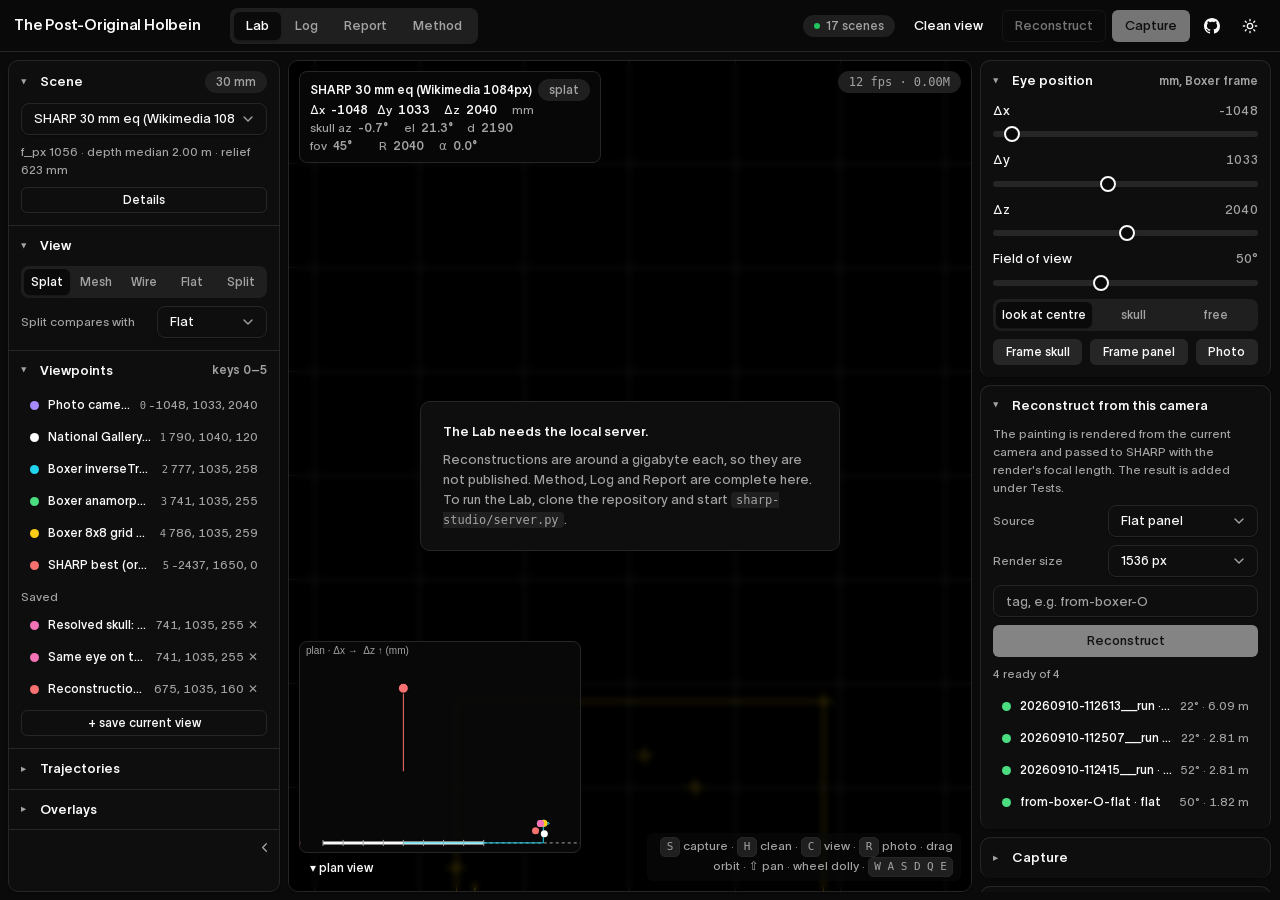
==== index.html @ 27fb3067 "Address each tab by URL, publish a static build - ?view=lab|log|report|method, so a tab can be linke" ====
<!DOCTYPE html>
<html lang="en">
<head>
<meta name="build" content="static" />
<meta charset="utf-8" />
<title>The Post-Original Holbein</title>
<meta name="viewport" content="width=device-width, initial-scale=1" />
<link rel="stylesheet" href="ui/components.css" />
<link rel="stylesheet" href="ui/tokens.css" />
<link rel="stylesheet" href="lab.css" />
</head>
<body>

<header class="topbar">
  <a class="brand" href="#" data-view="lab" aria-label="The Post-Original Holbein — back to the lab">
    <span class="brand-name">The Post-Original Holbein</span>
  </a>
  <nav class="topnav tabs-list" aria-label="Primary">
    <a class="tabs-trigger" href="#" data-view="lab" aria-current="page">Lab</a>
    <a class="tabs-trigger" href="#" data-view="log">Log</a>
    <a class="tabs-trigger" href="#" data-view="reports">Report</a>
    <a class="tabs-trigger" href="#" data-view="method">Method</a>
  </nav>
  <div class="top-actions">
    <!-- Lab-only: hidden on every other page by showView() -->
    <div id="lab-actions" class="top-group">
      <span id="engine-pill" class="badge badge-muted"><span class="dot"></span><span id="engine-text">loading</span></span>
      <button id="btn-clean" class="btn btn-ghost btn-sm" data-tip="Hide panels and floating elements (H)">Clean view</button>
      <button id="btn-run-sharp-top" class="btn btn-outline btn-sm" data-tip="Reconstruct the painting from this camera">Reconstruct</button>
      <button id="btn-capture" class="btn btn-sm" data-tip="Capture (S)">Capture</button>
    </div>
    <!-- Global -->
    <a id="btn-repo" class="btn btn-ghost btn-icon btn-sm" href="https://github.com/madebyrayz/ADV9672/tree/main/week-02-post-original-holbein" target="_blank" rel="noopener" data-tip="Source on GitHub" aria-label="Source on GitHub"><svg viewBox="0 0 16 16" fill="currentColor" aria-hidden="true"><path d="M8 0C3.58 0 0 3.58 0 8c0 3.54 2.29 6.53 5.47 7.59.4.07.55-.17.55-.38 0-.19-.01-.82-.01-1.49-2.01.37-2.53-.49-2.69-.94-.09-.23-.48-.94-.82-1.13-.28-.15-.68-.52-.01-.53.63-.01 1.08.58 1.23.82.72 1.21 1.87.87 2.33.66.07-.52.28-.87.51-1.07-1.78-.2-3.64-.89-3.64-3.95 0-.87.31-1.59.82-2.15-.08-.2-.36-1.02.08-2.12 0 0 .67-.21 2.2.82a7.4 7.4 0 0 1 2-.27c.68 0 1.36.09 2 .27 1.53-1.04 2.2-.82 2.2-.82.44 1.1.16 1.92.08 2.12.51.56.82 1.27.82 2.15 0 3.07-1.87 3.75-3.65 3.95.29.25.54.73.54 1.48 0 1.07-.01 1.93-.01 2.2 0 .21.15.46.55.38A8.01 8.01 0 0 0 16 8c0-4.42-3.58-8-8-8Z"/></svg></a>
    <button id="btn-theme" class="btn btn-ghost btn-icon btn-sm" data-tip="Theme" aria-label="Toggle theme"><svg viewBox="0 0 24 24" fill="none" stroke="currentColor" stroke-width="2" stroke-linecap="round" stroke-linejoin="round"><circle cx="12" cy="12" r="4"/><path d="M12 2v2m0 16v2M4.93 4.93l1.41 1.41m11.32 11.32 1.41 1.41M2 12h2m16 0h2M4.93 19.07l1.41-1.41m11.32-11.32 1.41-1.41"/></svg></button>
  </div>
</header>

<!-- ================= LAB ================= -->
<main id="view-lab" class="lab">
  <aside id="sidebar" class="sidebar card scroll">
    <details class="side-section" open>
      <summary><span>Scene</span><span id="scene-badge" class="badge badge-muted text-xs">—</span></summary>
      <div class="side-body">
        <select id="scene-select" class="select input-sm"></select>
        <div id="scene-info" class="text-xs text-muted"></div>
        <div class="flex gap-2"><button id="btn-scene-details" class="btn btn-outline btn-xs grow">Details</button><button id="btn-delete-run" class="btn btn-outline btn-xs" hidden>Delete run</button></div>
      </div>
    </details>
    <details class="side-section" open>
      <summary><span>View</span></summary>
      <div class="side-body">
        <div class="seg" id="mode-seg" role="tablist">
          <button data-mode="sharp" aria-selected="true" data-tip="Gaussian splats">Splat</button>
          <button data-mode="mesh" aria-selected="false" data-tip="Textured depth mesh">Mesh</button>
          <button data-mode="wire" aria-selected="false" data-tip="Depth wireframe">Wire</button>
          <button data-mode="flat" aria-selected="false" data-tip="Painting on a flat panel (Boxer's model)">Flat</button>
          <button data-mode="split" aria-selected="false" data-tip="Splat left, comparison right (alt-drag the divider)">Split</button>
        </div>
        <label class="row-between text-xs"><span class="text-muted">Split compares with</span>
          <select id="compare-select" class="select input-sm" style="width:110px"><option value="flat">Flat</option><option value="mesh">Mesh</option><option value="wire">Wire</option></select></label>
      </div>
    </details>
    <details class="side-section" open>
      <summary><span>Viewpoints</span><span class="text-xs text-muted">keys 0–5</span></summary>
      <div class="side-body"><div id="viewpoints" class="vp-list"></div></div>
    </details>
    <details class="side-section">
      <summary><span>Trajectories</span></summary>
      <div class="side-body">
        <div id="trajectories" class="vp-list"></div>
        <p id="traj-desc" class="traj-desc text-xs text-muted"></p>
        <div class="traj-controls">
          <button id="traj-play" class="btn btn-secondary btn-xs" disabled>Play</button>
          <button id="traj-record" class="btn btn-outline btn-xs" disabled data-tip="Save every frame + mp4">Record</button>
          <input id="traj-scrub" class="slider grow" type="range" min="0" max="1" step="0.002" value="0" disabled />
          <span id="traj-t" class="text-xs mono">0.00</span>
        </div>
        <div class="slider-row"><span class="text-xs text-muted">duration</span><span class="value"><span id="v-dur">8</span> s</span></div>
        <input id="traj-dur" class="slider" type="range" min="2" max="30" step="1" value="8" />
        <div class="separator"></div>
        <div class="row-between"><span class="text-xs font-medium">Paths</span><button id="kf-add" class="btn btn-outline btn-xs" data-tip="Add the current camera as a keyframe">+ keyframe</button></div>
        <div id="kf-list" class="kf-list"></div>
        <div class="flex gap-2">
          <input id="kf-name" class="input input-sm grow" placeholder="path name" />
          <button id="kf-save" class="btn btn-xs" disabled>Save</button>
        </div>
      </div>
    </details>
    <details class="side-section">
      <summary><span>Overlays</span></summary>
      <div class="side-body toggle-grid" id="overlay-toggles">
        <p class="group-label">In the scene</p>
        <label class="switch-row"><span class="switch-label">Panel &amp; 8×8 grid</span><span class="switch"><input type="checkbox" data-ov="grid" checked /><span class="track"></span></span></label>
        <label class="switch-row"><span class="switch-label">Skull box</span><span class="switch"><input type="checkbox" data-ov="skull" checked /><span class="track"></span></span></label>
        <label class="switch-row"><span class="switch-label">Station points</span><span class="switch"><input type="checkbox" data-ov="points" checked /><span class="track"></span></span></label>
        <label class="switch-row"><span class="switch-label">Boxer construction S–O</span><span class="switch"><input type="checkbox" data-ov="construction" /><span class="track"></span></span></label>
        <label class="switch-row"><span class="switch-label">Sight lines</span><span class="switch"><input type="checkbox" data-ov="sight" /><span class="track"></span></span></label>
        <label class="switch-row"><span class="switch-label">Depth wireframe on splats</span><span class="switch"><input type="checkbox" data-ov="wire" /><span class="track"></span></span></label>
        <p class="group-label">On screen</p>
        <label class="switch-row"><span class="switch-label">Pose readout</span><span class="switch"><input type="checkbox" data-hud="tl" checked /><span class="track"></span></span></label>
        <label class="switch-row"><span class="switch-label">Frame rate</span><span class="switch"><input type="checkbox" data-hud="tr" checked /><span class="track"></span></span></label>
        <label class="switch-row"><span class="switch-label">Plan view</span><span class="switch"><input type="checkbox" data-hud="bl" checked /><span class="track"></span></span></label>
        <label class="switch-row"><span class="switch-label">Shortcut hints</span><span class="switch"><input type="checkbox" data-hud="br" checked /><span class="track"></span></span></label>
      </div>
    </details>
    <div class="panel-foot"><button id="sidebar-toggle" class="panel-collapse" data-tip="Collapse panel ([)" aria-label="Collapse left panel"><svg viewBox="0 0 24 24" fill="none" stroke="currentColor" stroke-width="2" stroke-linecap="round" stroke-linejoin="round"><path d="m15 18-6-6 6-6"/></svg></button></div>
  </aside>

  <section class="stage card">
    <div id="stage-body" class="stage-body">
      <canvas id="canvas"></canvas>
      <div id="split-handle" class="split-handle" hidden><span></span></div>
      <button id="reveal-left" class="stage-reveal left" data-tip="Expand panel ([)" aria-label="Show left panel"><svg viewBox="0 0 24 24" fill="none" stroke="currentColor" stroke-width="2" stroke-linecap="round" stroke-linejoin="round"><path d="m9 18 6-6-6-6"/></svg></button>
      <button id="reveal-right" class="stage-reveal right" data-tip="Expand panel (])" aria-label="Show right panel"><svg viewBox="0 0 24 24" fill="none" stroke="currentColor" stroke-width="2" stroke-linecap="round" stroke-linejoin="round"><path d="m15 18-6-6 6-6"/></svg></button>
      <div id="stage-loading" class="stage-loading"><div class="progress indeterminate" style="width:220px"><div class="bar"></div></div><div id="stage-loading-text" class="text-sm text-muted">loading…</div></div>

      <div class="float float-tl" data-float>
        <div class="hud-pose">
          <div class="hud-row"><b id="h-scene" class="truncate" style="max-width:260px">—</b><span id="h-mode" class="badge badge-muted text-xs">splat</span></div>
          <div class="hud-row"><span>Δx</span><b id="h-dx">—</b><span>Δy</span><b id="h-dy">—</b><span>Δz</span><b id="h-dz">—</b><span class="text-muted">mm</span></div>
          <div class="hud-row text-muted"><span>skull az</span><b id="h-az">—</b><span>el</span><b id="h-el">—</b><span>d</span><b id="h-dist">—</b></div>
          <div class="hud-row text-muted"><span>fov</span><b id="h-fov">—</b><span>R</span><b id="h-R">—</b><span>α</span><b id="h-alpha">—</b></div>
        </div>
      </div>
      <div class="float float-tr" data-float><span id="fps" class="badge badge-muted mono">— fps</span></div>
      <div class="float float-bl" data-float>
        <div class="minimap-wrap"><canvas id="minimap" width="280" height="210"></canvas><button id="minimap-toggle" class="btn btn-ghost btn-xs" data-tip="Collapse map">▾ plan view</button></div>
      </div>
      <div class="float float-br" data-float><span class="hud-hint text-xs text-muted"><span class="kbd">S</span> capture · <span class="kbd">H</span> clean · <span class="kbd">C</span> view · <span class="kbd">R</span> photo · drag orbit · ⇧ pan · wheel dolly · <span class="kbd">W A S D Q E</span></span></div>
    </div>
  </section>

  <aside id="inspector" class="inspector scroll">
    <details class="card compact side-section" open>
      <summary><span>Eye position</span><span class="text-xs text-muted">mm, Boxer frame</span></summary>
      <div class="side-body controls">
        <div class="control"><div class="slider-row"><span>Δx</span><span class="value"><span id="v-dx">0</span></span></div><input id="c-dx" class="slider" type="range" min="-1200" max="2400" step="1" value="-1047" /></div>
        <div class="control"><div class="slider-row"><span>Δy</span><span class="value"><span id="v-dy">0</span></span></div><input id="c-dy" class="slider" type="range" min="0" max="2400" step="1" value="1035" /></div>
        <div class="control"><div class="slider-row"><span>Δz</span><span class="value"><span id="v-dz">0</span></span></div><input id="c-dz" class="slider" type="range" min="20" max="4000" step="1" value="2000" /></div>
        <div class="control"><div class="slider-row"><span>Field of view</span><span class="value"><span id="v-fov">50</span>°</span></div><input id="c-fov" class="slider" type="range" min="10" max="110" step="1" value="50" /></div>
        <div class="seg" id="target-tabs"><button data-target="centre" aria-selected="true">look at centre</button><button data-target="skull" aria-selected="false">skull</button><button data-target="free" aria-selected="false">free</button></div>
        <div class="flex gap-2">
          <button id="btn-fit-skull" class="btn btn-secondary btn-xs grow">Frame skull</button>
          <button id="btn-fit-panel" class="btn btn-secondary btn-xs grow">Frame panel</button>
          <button id="btn-reset" class="btn btn-secondary btn-xs grow" data-tip="Photo camera (R)">Photo</button>
        </div>
      </div>
    </details>
    <details class="card compact side-section" open>
      <summary><span>Reconstruct from this camera</span></summary>
      <div class="side-body controls">
        <p class="text-xs text-muted">The painting is rendered from the current camera and passed to SHARP with the render's focal length. The result is added under Tests.</p>
        <label class="row-between text-xs"><span class="text-muted">Source</span><select id="run-source" class="select input-sm" style="width:150px"><option value="flat">Flat panel</option><option value="current">Current view as rendered</option></select></label>
        <label class="row-between text-xs"><span class="text-muted">Render size</span><select id="run-size" class="select input-sm" style="width:150px"><option value="1024">1024 px</option><option value="1536" selected>1536 px</option></select></label>
        <input id="run-tag" class="input input-sm" placeholder="tag, e.g. from-boxer-O" />
        <button id="btn-run-sharp" class="btn btn-sm">Reconstruct</button>
        <div id="run-status" class="text-xs text-muted"></div>
        <div id="user-runs" class="vp-list"></div>
      </div>
    </details>
    <details class="card compact side-section">
      <summary><span>Capture</span></summary>
      <div class="side-body controls">
        <input id="cap-tag" class="input input-sm" placeholder="tag" />
        <input id="cap-note" class="input input-sm" placeholder="note (optional)" />
        <div class="flex gap-2"><button id="btn-capture-2" class="btn btn-sm grow">Capture</button><button id="btn-capture-set" class="btn btn-outline btn-sm grow" data-tip="Same eye in splat, mesh, flat, split">Set</button></div>
        <div id="cap-recent" class="cap-recent"></div>
      </div>
    </details>
    <details class="card compact side-section" id="details-section">
      <summary><span>Scene details</span></summary>
      <div class="side-body"><dl class="kv" id="scene-kv"></dl></div>
    </details>
    <div class="panel-foot"><button id="inspector-toggle" class="panel-collapse" data-tip="Collapse panel (])" aria-label="Collapse right panel"><svg viewBox="0 0 24 24" fill="none" stroke="currentColor" stroke-width="2" stroke-linecap="round" stroke-linejoin="round"><path d="m9 18 6-6-6-6"/></svg></button></div>
  </aside>
</main>

<!-- ================= LOG ================= -->
<main id="view-log" class="page" hidden>
  <div class="page-head">
    <div><h1 class="text-lg">Log</h1><p class="text-muted text-sm">Captures, recordings and reconstructions with their metadata. Files in <code>anamorph/captures/</code> and <code>anamorph/runs_user/</code>.</p></div>
    <div class="flex gap-2 items-center" style="flex-wrap:wrap">
      <select id="log-filter-kind" class="select input-sm" style="width:150px"><option value="">all kinds</option><option value="capture">captures</option><option value="recording">recordings</option><option value="user_run">reconstructions</option></select>
      <select id="log-filter-scene" class="select input-sm" style="width:190px"><option value="">all scenes</option></select>
      <input id="log-search" class="input input-sm" style="width:180px" placeholder="search…" />
      <button id="log-snapshot" class="btn btn-outline btn-sm" data-tip="Copy the log index to captures/snapshots/">Snapshot log</button>
      <a id="log-export-json" class="btn btn-outline btn-sm" download="captures.json">JSON</a>
      <a id="log-export-csv" class="btn btn-outline btn-sm" download="captures.csv">CSV</a>
    </div>
  </div>
  <div id="log-grid" class="log-grid"></div>
</main>

<!-- ================= REPORTS ================= -->
<main id="view-reports" class="page" hidden>
  <div class="page-head">
    <div><h1 class="text-lg">Report</h1><p class="text-muted text-sm">Built from runs/ and captures/. Save a version to keep a dated copy.</p></div>
    <div class="flex gap-2 items-center"><input id="report-note" class="input input-sm" style="width:220px" placeholder="version note" /><button id="report-save" class="btn btn-sm">Save version</button></div>
  </div>
  <div id="report-versions" class="versions"></div>
  <div id="reports" class="reports"></div>
</main>

<!-- ================= METHOD ================= -->
<main id="view-method" class="page page-article" hidden>
  <article id="method" class="prose"></article>
</main>

<div id="toaster" class="toaster" aria-live="polite"></div>
<div id="lightbox" class="dialog-backdrop" hidden role="dialog" aria-modal="true" aria-labelledby="lightbox-title">
  <div class="lightbox-panel">
    <div class="lightbox-head">
      <span id="lightbox-title" class="dialog-title"></span>
      <span class="lightbox-head-actions">
        <a id="lightbox-open" class="btn btn-ghost btn-sm" target="_blank" rel="noopener">Open original</a>
        <button id="lightbox-close" class="btn btn-ghost btn-icon btn-sm" aria-label="Close"><svg viewBox="0 0 24 24" fill="none" stroke="currentColor" stroke-width="2" stroke-linecap="round"><path d="M18 6 6 18M6 6l12 12"/></svg></button>
      </span>
    </div>
    <div class="lightbox-body"><img id="lightbox-img" alt="" /></div>
    <p id="lightbox-cap" class="dialog-description"></p>
    <pre id="lightbox-meta" class="lightbox-meta scroll" hidden></pre>
  </div>
</div>
</div>

<script src="splat-core.js"></script>
<script src="viewer.js"></script>
<script src="method.js"></script>
<script src="lab.js"></script>
</body>
</html>
---- ui/components.css ----
/* ------------------------------------------------------------------
   shadcn/ui-style design tokens + base components for vanilla HTML.
   Shared across projects in ~/code. Import with:
     <link rel="stylesheet" href="/ui/shadcn.css">
   Dark is the default (matches ui.shadcn.com); add data-theme="light" on
   <html> for the light palette. Tokens mirror shadcn's "neutral" theme.
   ------------------------------------------------------------------ */

:root {
  --background: 0 0% 3.9%;
  --foreground: 0 0% 98%;
  --card: 0 0% 5.5%;
  --card-foreground: 0 0% 98%;
  --popover: 0 0% 7%;
  --popover-foreground: 0 0% 98%;
  --primary: 0 0% 98%;
  --primary-foreground: 0 0% 9%;
  --secondary: 0 0% 14.9%;
  --secondary-foreground: 0 0% 98%;
  --muted: 0 0% 12%;
  --muted-foreground: 0 0% 63.9%;
  --accent: 0 0% 14.9%;
  --accent-foreground: 0 0% 98%;
  --destructive: 0 62.8% 50.6%;
  --destructive-foreground: 0 0% 98%;
  --success: 142 71% 45%;
  --warning: 38 92% 50%;
  --border: 0 0% 14.9%;
  --input: 0 0% 14.9%;
  --ring: 0 0% 83.1%;
  --radius: 0.625rem;
  --font-sans: "Inter", ui-sans-serif, system-ui, -apple-system, "Segoe UI", Roboto, sans-serif;
  --font-mono: ui-monospace, "SF Mono", Menlo, Consolas, monospace;
  --shadow-sm: 0 1px 2px 0 rgb(0 0 0 / .3);
  --shadow: 0 4px 12px -2px rgb(0 0 0 / .4);
  color-scheme: dark;
}

[data-theme="light"] {
  --background: 0 0% 100%;
  --foreground: 0 0% 3.9%;
  --card: 0 0% 100%;
  --card-foreground: 0 0% 3.9%;
  --popover: 0 0% 100%;
  --popover-foreground: 0 0% 3.9%;
  --primary: 0 0% 9%;
  --primary-foreground: 0 0% 98%;
  --secondary: 0 0% 96.1%;
  --secondary-foreground: 0 0% 9%;
  --muted: 0 0% 96.1%;
  --muted-foreground: 0 0% 45.1%;
  --accent: 0 0% 96.1%;
  --accent-foreground: 0 0% 9%;
  --destructive: 0 84.2% 60.2%;
  --border: 0 0% 89.8%;
  --input: 0 0% 89.8%;
  --ring: 0 0% 3.9%;
  --shadow-sm: 0 1px 2px 0 rgb(0 0 0 / .06);
  --shadow: 0 4px 12px -2px rgb(0 0 0 / .12);
  color-scheme: light;
}

/* ---------- base ---------- */
*, *::before, *::after { box-sizing: border-box; }
[hidden] { display: none !important; }
html { -webkit-text-size-adjust: 100%; }
body {
  margin: 0;
  background: hsl(var(--background));
  color: hsl(var(--foreground));
  font-family: var(--font-sans);
  font-size: 14px;
  line-height: 1.5;
  -webkit-font-smoothing: antialiased;
  font-feature-settings: "cv02", "cv03", "cv04", "cv11";
}
h1, h2, h3, h4 { margin: 0; font-weight: 600; letter-spacing: -0.01em; }
p { margin: 0; }
a { color: inherit; text-decoration: none; }
button, input, select, textarea { font: inherit; color: inherit; }
:focus-visible { outline: 2px solid hsl(var(--ring)); outline-offset: 2px; }

.text-muted { color: hsl(var(--muted-foreground)); }
.text-xs { font-size: 12px; } .text-sm { font-size: 13px; } .text-lg { font-size: 16px; }
.font-medium { font-weight: 500; } .font-semibold { font-weight: 600; }
.mono { font-family: var(--font-mono); font-variant-numeric: tabular-nums; }
.tabular { font-variant-numeric: tabular-nums; }
.truncate { overflow: hidden; text-overflow: ellipsis; white-space: nowrap; }
.flex { display: flex; } .items-center { align-items: center; } .justify-between { justify-content: space-between; }
.gap-1 { gap: 4px; } .gap-2 { gap: 8px; } .gap-3 { gap: 12px; } .gap-4 { gap: 16px; }
.grow { flex: 1 1 auto; min-width: 0; }
.sr-only { position: absolute; width: 1px; height: 1px; overflow: hidden; clip: rect(0 0 0 0); white-space: nowrap; }

/* ---------- Button ---------- */
.btn {
  display: inline-flex; align-items: center; justify-content: center; gap: 8px;
  height: 36px; padding: 0 16px; border-radius: calc(var(--radius) - 2px);
  border: 1px solid transparent; font-size: 14px; font-weight: 500; white-space: nowrap;
  cursor: pointer; user-select: none; transition: background-color .15s, color .15s, border-color .15s, opacity .15s;
  background: hsl(var(--primary)); color: hsl(var(--primary-foreground));
}
.btn:hover { background: hsl(var(--primary) / .9); }
.btn:disabled, .btn[aria-disabled="true"] { opacity: .5; pointer-events: none; }
.btn-secondary { background: hsl(var(--secondary)); color: hsl(var(--secondary-foreground)); }
.btn-secondary:hover { background: hsl(var(--secondary) / .8); }
.btn-outline { background: transparent; border-color: hsl(var(--border)); color: hsl(var(--foreground)); }
.btn-outline:hover { background: hsl(var(--accent)); }
.btn-ghost { background: transparent; color: hsl(var(--foreground)); }
.btn-ghost:hover { background: hsl(var(--accent)); }
.btn-destructive { background: hsl(var(--destructive)); color: hsl(var(--destructive-foreground)); }
.btn-destructive:hover { background: hsl(var(--destructive) / .9); }
.btn-sm { height: 32px; padding: 0 12px; font-size: 13px; border-radius: calc(var(--radius) - 4px); }
.btn-xs { height: 26px; padding: 0 10px; font-size: 12px; border-radius: calc(var(--radius) - 4px); }
.btn-lg { height: 40px; padding: 0 20px; }
.btn-icon { width: 36px; padding: 0; }
.btn-icon.btn-sm { width: 32px; } .btn-icon.btn-xs { width: 26px; }
.btn-pill { border-radius: 9999px; }
.btn-block { width: 100%; }
.btn svg { width: 16px; height: 16px; flex: none; }
.btn-xs svg { width: 14px; height: 14px; }

/* ---------- Card ---------- */
.card {
  background: hsl(var(--card)); color: hsl(var(--card-foreground));
  border: 1px solid hsl(var(--border)); border-radius: var(--radius); box-shadow: var(--shadow-sm);
}
.card-header { display: flex; flex-direction: column; gap: 4px; padding: 20px 20px 0; }
.card-title { font-size: 15px; font-weight: 600; line-height: 1.3; }
.card-description { font-size: 13px; color: hsl(var(--muted-foreground)); }
.card-content { padding: 16px 20px 20px; }
.card-footer { display: flex; align-items: center; gap: 8px; padding: 0 20px 20px; }
.card.compact .card-header { padding: 14px 14px 0; }
.card.compact .card-content { padding: 12px 14px 14px; }

/* ---------- Input / Textarea / Select ---------- */
.input, .textarea, .select {
  display: block; width: 100%; height: 36px; padding: 0 12px;
  background: transparent; border: 1px solid hsl(var(--input)); border-radius: calc(var(--radius) - 2px);
  font-size: 14px; color: hsl(var(--foreground)); box-shadow: var(--shadow-sm);
  transition: border-color .15s, box-shadow .15s;
}
.input::placeholder, .textarea::placeholder { color: hsl(var(--muted-foreground)); }
.input:focus, .textarea:focus, .select:focus { outline: none; border-color: hsl(var(--ring)); box-shadow: 0 0 0 3px hsl(var(--ring) / .25); }
.input-sm { height: 32px; font-size: 13px; }
.textarea { height: auto; min-height: 80px; padding: 8px 12px; resize: vertical; }
.select { appearance: none; padding-right: 32px;
  background-image: url("data:image/svg+xml,%3Csvg xmlns='http://www.w3.org/2000/svg' width='16' height='16' viewBox='0 0 24 24' fill='none' stroke='%23a3a3a3' stroke-width='2' stroke-linecap='round' stroke-linejoin='round'%3E%3Cpath d='m6 9 6 6 6-6'/%3E%3C/svg%3E");
  background-repeat: no-repeat; background-position: right 10px center; }
.label { display: block; font-size: 13px; font-weight: 500; margin-bottom: 6px; }
.field { display: flex; flex-direction: column; gap: 6px; }
.field .hint { font-size: 12px; color: hsl(var(--muted-foreground)); }

/* ---------- Slider (input[type=range]) ---------- */
.slider { -webkit-appearance: none; appearance: none; width: 100%; height: 16px; background: transparent; margin: 0; cursor: pointer; }
.slider::-webkit-slider-runnable-track { height: 6px; border-radius: 9999px; background: hsl(var(--secondary)); }
.slider::-moz-range-track { height: 6px; border-radius: 9999px; background: hsl(var(--secondary)); }
.slider::-webkit-slider-thumb { -webkit-appearance: none; width: 16px; height: 16px; margin-top: -5px; border-radius: 50%;
  background: hsl(var(--background)); border: 2px solid hsl(var(--primary)); box-shadow: var(--shadow-sm); transition: transform .1s; }
.slider::-moz-range-thumb { width: 12px; height: 12px; border-radius: 50%; background: hsl(var(--background)); border: 2px solid hsl(var(--primary)); }
.slider:active::-webkit-slider-thumb { transform: scale(1.1); }
.slider:disabled { opacity: .5; cursor: default; }
.slider-row { display: flex; justify-content: space-between; align-items: baseline; font-size: 13px; margin-bottom: 4px; }
.slider-row .value { color: hsl(var(--muted-foreground)); font-variant-numeric: tabular-nums; }

/* ---------- Switch ---------- */
.switch { position: relative; display: inline-block; width: 36px; height: 20px; flex: none; }
.switch input { position: absolute; opacity: 0; width: 0; height: 0; }
.switch .track { position: absolute; inset: 0; border-radius: 9999px; background: hsl(var(--input)); transition: background .15s; cursor: pointer; }
.switch .track::after { content: ""; position: absolute; top: 2px; left: 2px; width: 16px; height: 16px; border-radius: 50%;
  background: hsl(var(--background)); box-shadow: var(--shadow-sm); transition: transform .15s; }
.switch input:checked + .track { background: hsl(var(--primary)); }
.switch input:checked + .track::after { transform: translateX(16px); }
.switch input:focus-visible + .track { outline: 2px solid hsl(var(--ring)); outline-offset: 2px; }
.switch-row { display: flex; align-items: center; justify-content: space-between; gap: 12px; }
.switch-row .switch-label { font-size: 13px; font-weight: 500; }
.switch-row .switch-desc { font-size: 12px; color: hsl(var(--muted-foreground)); }

/* ---------- Badge ---------- */
.badge {
  display: inline-flex; align-items: center; gap: 6px; height: 22px; padding: 0 10px; border-radius: 9999px;
  font-size: 12px; font-weight: 500; line-height: 1; white-space: nowrap;
  background: hsl(var(--primary)); color: hsl(var(--primary-foreground)); border: 1px solid transparent;
}
.badge-secondary { background: hsl(var(--secondary)); color: hsl(var(--secondary-foreground)); }
.badge-outline { background: transparent; border-color: hsl(var(--border)); color: hsl(var(--foreground)); }
.badge-muted { background: hsl(var(--muted)); color: hsl(var(--muted-foreground)); }
.badge-destructive { background: hsl(var(--destructive) / .15); color: hsl(var(--destructive)); border-color: hsl(var(--destructive) / .3); }
.badge-success { background: hsl(var(--success) / .15); color: hsl(var(--success)); border-color: hsl(var(--success) / .3); }
.badge-warning { background: hsl(var(--warning) / .15); color: hsl(var(--warning)); border-color: hsl(var(--warning) / .3); }
.badge .dot { width: 6px; height: 6px; border-radius: 50%; background: currentColor; }
.badge .dot.pulse { animation: pulse 1.2s ease-in-out infinite; }
@keyframes pulse { 0%, 100% { opacity: 1; } 50% { opacity: .3; } }

/* ---------- Progress ---------- */
.progress { position: relative; width: 100%; height: 6px; border-radius: 9999px; background: hsl(var(--secondary)); overflow: hidden; }
.progress > .bar { height: 100%; border-radius: 9999px; background: hsl(var(--primary)); transition: width .3s ease; }
.progress.indeterminate > .bar { width: 40%; animation: indeterminate 1.4s ease-in-out infinite; }
@keyframes indeterminate { 0% { transform: translateX(-100%); } 100% { transform: translateX(250%); } }

/* ---------- Separator ---------- */
.separator { height: 1px; background: hsl(var(--border)); margin: 12px 0; border: 0; }
.separator-vertical { width: 1px; align-self: stretch; background: hsl(var(--border)); }

/* ---------- Tabs ---------- */
.tabs-list { display: inline-flex; padding: 4px; gap: 2px; border-radius: calc(var(--radius) - 2px); background: hsl(var(--muted)); }
.tabs-trigger { height: 28px; padding: 0 12px; border: 0; border-radius: calc(var(--radius) - 4px); background: transparent;
  color: hsl(var(--muted-foreground)); font-size: 13px; font-weight: 500; cursor: pointer; transition: all .15s; }
.tabs-trigger[aria-selected="true"] { background: hsl(var(--background)); color: hsl(var(--foreground)); box-shadow: var(--shadow-sm); }

/* ---------- Nav / Breadcrumb ---------- */
.nav-link { display: inline-flex; align-items: center; height: 32px; padding: 0 10px; border-radius: calc(var(--radius) - 4px);
  color: hsl(var(--muted-foreground)); font-size: 14px; font-weight: 500; transition: color .15s, background .15s; }
.nav-link:hover { color: hsl(var(--foreground)); }
.nav-link[aria-current="page"] { color: hsl(var(--foreground)); }
.breadcrumb { display: flex; align-items: center; gap: 6px; font-size: 13px; color: hsl(var(--muted-foreground)); }
.breadcrumb .current { color: hsl(var(--foreground)); font-weight: 500; }
.breadcrumb svg { width: 14px; height: 14px; opacity: .6; }

/* ---------- Kbd / Tooltip ---------- */
.kbd { display: inline-flex; align-items: center; justify-content: center; min-width: 20px; height: 20px; padding: 0 5px;
  border-radius: 5px; border: 1px solid hsl(var(--border)); background: hsl(var(--muted)); color: hsl(var(--muted-foreground));
  font-family: var(--font-mono); font-size: 11px; }
[data-tip] { position: relative; }
[data-tip]:hover::after { content: attr(data-tip); position: absolute; left: 50%; bottom: calc(100% + 8px); transform: translateX(-50%);
  padding: 5px 9px; border-radius: 6px; background: hsl(var(--popover)); color: hsl(var(--popover-foreground));
  border: 1px solid hsl(var(--border)); font-size: 12px; white-space: nowrap; pointer-events: none; z-index: 50; box-shadow: var(--shadow); }

/* ---------- Menu (dropdown) ---------- */
.menu { position: absolute; z-index: 40; min-width: 200px; padding: 4px; border-radius: calc(var(--radius) - 2px);
  background: hsl(var(--popover)); color: hsl(var(--popover-foreground)); border: 1px solid hsl(var(--border)); box-shadow: var(--shadow); }
.menu-item { display: flex; align-items: center; gap: 10px; width: 100%; padding: 8px 10px; border: 0; border-radius: 6px;
  background: transparent; text-align: left; font-size: 13px; cursor: pointer; }
.menu-item:hover { background: hsl(var(--accent)); }
.menu-item svg { width: 15px; height: 15px; color: hsl(var(--muted-foreground)); }
.menu-item .shortcut { margin-left: auto; color: hsl(var(--muted-foreground)); font-size: 11px; }
.menu-label { padding: 6px 10px; font-size: 11px; font-weight: 500; color: hsl(var(--muted-foreground)); text-transform: uppercase; letter-spacing: .04em; }
.menu-separator { height: 1px; margin: 4px -4px; background: hsl(var(--border)); }

/* ---------- Dialog ---------- */
.dialog-backdrop { position: fixed; inset: 0; z-index: 60; background: rgb(0 0 0 / .7); backdrop-filter: blur(2px);
  display: flex; align-items: center; justify-content: center; animation: fade .15s ease; }
.dialog { width: min(520px, calc(100vw - 32px)); padding: 24px; border-radius: var(--radius); background: hsl(var(--background));
  border: 1px solid hsl(var(--border)); box-shadow: var(--shadow); animation: pop .15s ease; }
.dialog-title { font-size: 16px; font-weight: 600; }
.dialog-description { font-size: 13px; color: hsl(var(--muted-foreground)); margin-top: 4px; }
.dialog-footer { display: flex; justify-content: flex-end; gap: 8px; margin-top: 20px; }
@keyframes fade { from { opacity: 0; } }
@keyframes pop { from { opacity: 0; transform: scale(.97); } }

/* ---------- Toast ---------- */
.toaster { position: fixed; right: 16px; bottom: 16px; z-index: 70; display: flex; flex-direction: column; gap: 8px; pointer-events: none; }
.toast { pointer-events: auto; width: 340px; padding: 12px 14px; border-radius: calc(var(--radius) - 2px);
  background: hsl(var(--popover)); border: 1px solid hsl(var(--border)); box-shadow: var(--shadow); animation: slidein .2s ease; }
.toast .title { font-size: 13px; font-weight: 600; }
.toast .desc { font-size: 12px; color: hsl(var(--muted-foreground)); margin-top: 2px; }
.toast.success { border-color: hsl(var(--success) / .4); }
.toast.error { border-color: hsl(var(--destructive) / .5); }
@keyframes slidein { from { opacity: 0; transform: translateY(8px); } }

/* ---------- Skeleton / Empty ---------- */
.skeleton { border-radius: 6px; background: hsl(var(--muted)); animation: pulse 1.6s ease-in-out infinite; }
.empty { display: flex; flex-direction: column; align-items: center; justify-content: center; gap: 8px; padding: 32px 16px;
  text-align: center; color: hsl(var(--muted-foreground)); font-size: 13px; }
.empty .icon { width: 40px; height: 40px; display: grid; place-items: center; border-radius: 10px; background: hsl(var(--muted)); color: hsl(var(--foreground)); }
.empty .icon svg { width: 20px; height: 20px; }

/* ---------- Scrollbars ---------- */
.scroll { overflow: auto; scrollbar-width: thin; scrollbar-color: hsl(var(--border)) transparent; }
.scroll::-webkit-scrollbar { width: 8px; height: 8px; }
.scroll::-webkit-scrollbar-thumb { background: hsl(var(--border)); border-radius: 9999px; border: 2px solid transparent; background-clip: padding-box; }
---- ui/tokens.css ----
/* ---------------------------------------------------------------------------
   ADV9672 — shared design tokens
   Loaded after shadcn.css and before any artifact stylesheet, so a week can
   restyle by overriding tokens rather than by rewriting components.

   Typeface: TWK Lausanne, Nizar Kazan / TYPE.WELTKERN®. Licensed to the author
   for personal use. local() is tried first so an installed copy is used with no
   network request; the woff2 files are a fallback for this machine and are not
   committed. See shared/ui/README.md to restore them.
   --------------------------------------------------------------------------- */

@font-face { font-family: "TWK Lausanne"; font-style: normal; font-weight: 400; font-display: swap;
  src: local("TWK Lausanne 400"), local("TWKLausanne-400"), url("fonts/TWKLausanne-400.woff2") format("woff2"); }
@font-face { font-family: "TWK Lausanne"; font-style: italic; font-weight: 400; font-display: swap;
  src: local("TWK Lausanne 400 Italic"), local("TWKLausanne-400Italic"), url("fonts/TWKLausanne-400Italic.woff2") format("woff2"); }
@font-face { font-family: "TWK Lausanne"; font-style: normal; font-weight: 500; font-display: swap;
  src: local("TWK Lausanne 500"), local("TWKLausanne-500"), url("fonts/TWKLausanne-500.woff2") format("woff2"); }
@font-face { font-family: "TWK Lausanne"; font-style: normal; font-weight: 600; font-display: swap;
  src: local("TWK Lausanne 600"), local("TWKLausanne-600"), url("fonts/TWKLausanne-600.woff2") format("woff2"); }
@font-face { font-family: "TWK Lausanne"; font-style: normal; font-weight: 700; font-display: swap;
  src: local("TWK Lausanne 700"), local("TWKLausanne-700"), url("fonts/TWKLausanne-700.woff2") format("woff2"); }

:root {
  /* ---- families. One typeface for everything the reader reads; mono only for
         machine output — filenames, JSON, coordinates. ---- */
  --font-sans: "TWK Lausanne", ui-sans-serif, system-ui, -apple-system, "Helvetica Neue", Arial, sans-serif;
  --font-mono: ui-monospace, "SF Mono", SFMono-Regular, Menlo, Consolas, monospace;

  /* ---- size scale. Minor third off a 15px body, rounded to whole pixels so
         nothing lands on a half-pixel at 1x. ---- */
  --text-2xs: 10.5px;
  --text-xs:  12px;
  --text-sm:  13px;
  --text-base: 15px;
  --text-lg:  18px;
  --text-xl:  21px;
  --text-2xl: 26px;
  --text-3xl: 34px;
  --text-4xl: 44px;

  /* ---- weight. Lausanne runs 50–1000; four steps is enough to build a
         hierarchy and keeps the loaded subset small. ---- */
  --weight-regular: 400;
  --weight-medium:  500;
  --weight-semibold: 600;
  --weight-bold:    700;

  /* ---- leading ---- */
  --leading-tight:   1.12;
  --leading-snug:    1.32;
  --leading-normal:  1.55;
  --leading-relaxed: 1.7;

  /* ---- tracking. Lausanne is wide at display sizes and wants negative
         tracking above ~24px; small caps-ish labels want the opposite. ---- */
  --tracking-tight:  -0.022em;
  --tracking-snug:   -0.012em;
  --tracking-normal: 0;
  --tracking-wide:   0.06em;

  /* ---- rhythm ---- */
  --measure: 720px;
  --space-1: 4px;  --space-2: 8px;  --space-3: 12px; --space-4: 16px;
  --space-5: 24px; --space-6: 32px; --space-7: 48px; --space-8: 72px;
}

/* shadcn sets its own family on body; this keeps the token authoritative */
body { font-family: var(--font-sans); font-size: var(--text-sm); }
.mono, code, pre, kbd { font-family: var(--font-mono); }
---- lab.css ----
/* The Post-Original Holbein — layout; components from /ui/components.css */
html, body { height: 100%; }
/* Paper ground: pure white is harsh under a long text column. Surfaces stay near-white so the
   lab panels still read as raised cards against it. */
[data-theme="light"] { --background: 43 22% 95%; --muted: 42 14% 91%; --border: 40 10% 85%; }
body { display: flex; flex-direction: column; overflow: hidden; }
code { font-family: var(--font-mono); font-size: var(--text-xs); background: hsl(var(--muted)); padding: 1px 5px; border-radius: 4px; }

.topbar { display: flex; align-items: center; gap: 20px; height: 52px; padding: 0 14px; border-bottom: 1px solid hsl(var(--border)); background: hsl(var(--background) / .85); backdrop-filter: blur(10px); flex: none; }
/* Wordmark doubles as the home control. */
.brand { display: flex; align-items: center; text-decoration: none; color: inherit; border-radius: 6px; padding: 3px 6px; margin-left: -6px; }
.brand:hover { background: hsl(var(--muted)); }
.brand:focus-visible { outline: 2px solid hsl(var(--primary)); outline-offset: 1px; }
.brand-name { font-size: var(--text-base); font-weight: var(--weight-semibold); letter-spacing: -0.015em; white-space: nowrap; }
.topnav { display: flex; gap: 2px; margin-left: 4px; }
/* stock .tabs-trigger; links carry aria-current rather than aria-selected */
.topnav .tabs-trigger[aria-current="page"] { background: hsl(var(--background)); color: hsl(var(--foreground)); box-shadow: var(--shadow-sm); }
.topnav .tabs-trigger { text-decoration: none; display: inline-flex; align-items: center; }
.topnav .tabs-trigger:hover:not([aria-current="page"]) { color: hsl(var(--foreground)); background: hsl(var(--background) / .5); }
.top-group { display: flex; align-items: center; gap: 6px; }
.top-group[hidden] { display: none; }
.group-label { grid-column: 1 / -1; margin: 6px 0 0; font-size: var(--text-xs); font-weight: var(--weight-medium); letter-spacing: var(--tracking-wide);
  text-transform: uppercase; color: hsl(var(--muted-foreground)); }
.group-label:first-child { margin-top: 0; }
.top-actions { margin-left: auto; display: flex; align-items: center; gap: 6px; }
#engine-pill .dot { background: hsl(var(--muted-foreground)); }
#engine-pill[data-state="ready"] .dot { background: hsl(var(--success)); }
#engine-pill[data-state="busy"] .dot { background: hsl(var(--warning)); animation: pulse 1.2s infinite; }

/* ---------- lab grid: [sidebar][stage][inspector] ---------- */
.lab { flex: 1; min-height: 0; display: grid; gap: 8px; padding: 8px; grid-template-columns: 272px minmax(0, 1fr) 292px; }
.lab.no-left { grid-template-columns: 0 minmax(0, 1fr) 292px; }
.lab.no-right { grid-template-columns: 272px minmax(0, 1fr) 0; }
.lab.no-left.no-right { grid-template-columns: 0 minmax(0, 1fr) 0; }
.lab.no-left #sidebar, .lab.no-right #inspector { display: none; }
body.clean .lab { grid-template-columns: 0 minmax(0, 1fr) 0; padding: 0; gap: 0; }
body.clean #sidebar, body.clean #inspector, body.clean .stage-reveal, body.clean [data-float] { display: none !important; }
body.clean .stage { border: 0; border-radius: 0; }

/* collapse control sits inside the panel it closes */
/* every report/log image opens in the shared viewer, same affordance as the essay */
.zoomable { cursor: zoom-in; transition: opacity .15s; }
.zoomable:hover { opacity: .88; }
.zoomable:focus-visible { outline: 2px solid hsl(var(--foreground)); outline-offset: 2px; }
.traj-desc { margin: 6px 0 2px; line-height: 1.5; }
.kf b { font-weight: var(--weight-medium); color: hsl(var(--foreground)); }
/* collapse control sits at the foot of the panel it closes, icon only */
.panel-foot { flex: none; display: flex; justify-content: flex-end; padding: 4px 2px 2px; }
.panel-collapse { display: grid; place-items: center; width: 26px; height: 26px; padding: 0; border: 0;
  border-radius: calc(var(--radius) - 4px); background: transparent; color: hsl(var(--muted-foreground));
  cursor: pointer; transition: color .15s, background .15s; }
.panel-collapse:hover { color: hsl(var(--foreground)); background: hsl(var(--muted)); }
.panel-collapse svg { width: 15px; height: 15px; }

/* re-open handles float over the stage rather than holding a column open */
.stage-reveal { position: absolute; top: 50%; transform: translateY(-50%); z-index: 3; display: none;
  align-items: center; justify-content: center; width: 22px; height: 52px; padding: 0;
  border: 1px solid hsl(var(--border)); background: hsl(var(--card) / .92); backdrop-filter: blur(6px);
  color: hsl(var(--muted-foreground)); cursor: pointer; transition: color .15s, background .15s; }
.stage-reveal:hover { color: hsl(var(--foreground)); background: hsl(var(--accent)); }
.stage-reveal svg { width: 15px; height: 15px; }
.stage-reveal.left { left: 0; border-left: 0; border-radius: 0 6px 6px 0; }
.stage-reveal.right { right: 0; border-right: 0; border-radius: 6px 0 0 6px; }
.lab.no-left #reveal-left, .lab.no-right #reveal-right { display: flex; }

/* collapsible sections */
.sidebar, .inspector { display: flex; flex-direction: column; min-height: 0; }
.inspector { gap: 8px; padding-right: 1px; }
.side-section { border-bottom: 1px solid hsl(var(--border)); }
.sidebar .side-section:last-child { border-bottom: 0; }
.inspector .side-section { border-bottom: 0; }
.side-section > summary { list-style: none; display: flex; align-items: center; justify-content: space-between; gap: 8px; padding: 10px 12px; cursor: pointer; font-size: var(--text-sm); font-weight: var(--weight-semibold); user-select: none; }
.side-section > summary::-webkit-details-marker { display: none; }
.side-section > summary::before { content: "▸"; font-size: var(--text-2xs); color: hsl(var(--muted-foreground)); margin-right: 6px; transition: transform .15s; }
.side-section[open] > summary::before { transform: rotate(90deg); }
.side-section > summary > span:first-child { flex: 1; }
.side-body { padding: 0 12px 12px; display: flex; flex-direction: column; gap: 8px; }
.row-between { display: flex; align-items: center; justify-content: space-between; gap: 8px; }

/* segmented control */
.seg { display: flex; padding: 3px; gap: 2px; border-radius: calc(var(--radius) - 2px); background: hsl(var(--muted)); }
.seg button { flex: 1; height: 26px; padding: 0 6px; border: 0; border-radius: 6px; background: transparent; color: hsl(var(--muted-foreground)); font-size: var(--text-xs); font-weight: var(--weight-medium); cursor: pointer; white-space: nowrap; }
.seg button[aria-selected="true"] { background: hsl(var(--background)); color: hsl(var(--foreground)); box-shadow: var(--shadow-sm); }

/* compact lists (viewpoints, trajectories, runs) */
.vp-list { display: flex; flex-direction: column; gap: 2px; }
.vp { display: grid; grid-template-columns: 10px 1fr auto; gap: 8px; align-items: center; width: 100%; padding: 5px 8px; border: 1px solid transparent; border-radius: 7px; background: transparent; color: inherit; text-align: left; cursor: pointer; font-size: var(--text-xs); }
.vp:hover { background: hsl(var(--accent) / .6); }
.vp.active { background: hsl(var(--accent)); border-color: hsl(var(--border)); }
.vp .sw { width: 9px; height: 9px; border-radius: 50%; }
.vp .name { min-width: 0; overflow: hidden; text-overflow: ellipsis; white-space: nowrap; font-weight: var(--weight-medium); }
.vp .sub { color: hsl(var(--muted-foreground)); font-size: var(--text-xs); font-variant-numeric: tabular-nums; white-space: nowrap; }
.vp .key { font-family: var(--font-mono); font-size: var(--text-2xs); color: hsl(var(--muted-foreground)); }
.vp .x { margin-left: 4px; color: hsl(var(--muted-foreground)); font-size: var(--text-xs); }
.vp .x:hover { color: hsl(var(--destructive)); }
.traj-controls { display: flex; align-items: center; gap: 6px; }
.kf-list { display: flex; flex-direction: column; gap: 2px; font-size: var(--text-xs); font-variant-numeric: tabular-nums; }
.kf-list .kf { display: flex; justify-content: space-between; gap: 6px; padding: 3px 8px; border-radius: 6px; background: hsl(var(--muted) / .6); }
.toggle-grid .switch-label { font-size: var(--text-xs); font-weight: var(--weight-regular); }

/* stage */
.stage { display: flex; flex-direction: column; min-height: 0; overflow: hidden; }
.stage-body { position: relative; flex: 1; min-height: 0; background: #000; }
#canvas { position: absolute; inset: 0; width: 100%; height: 100%; display: block; touch-action: none; }
.split-handle { position: absolute; top: 0; bottom: 0; left: var(--split, 50%); width: 0; pointer-events: none; }
.split-handle span { position: absolute; top: 0; bottom: 0; left: -1px; width: 2px; background: hsl(0 0% 98%); box-shadow: 0 0 0 1px rgb(0 0 0 / .5); }
.split-handle::after { content: attr(data-label); position: absolute; top: 12px; left: 0; transform: translateX(-50%); padding: 2px 8px; border-radius: 999px; background: hsl(0 0% 98%); color: #000; font-size: var(--text-xs); white-space: nowrap; }
.stage-loading { position: absolute; inset: 0; display: flex; flex-direction: column; align-items: center; justify-content: center; gap: 10px; background: rgb(0 0 0 / .55); backdrop-filter: blur(3px); }
.float { position: absolute; pointer-events: none; }
.float > * { pointer-events: auto; }
.float-tl { top: 10px; left: 10px; } .float-tr { top: 10px; right: 10px; } .float-bl { bottom: 10px; left: 10px; } .float-br { bottom: 10px; right: 10px; max-width: 46%; text-align: right; }
.hud-pose { padding: 7px 10px; border-radius: 8px; border: 1px solid hsl(var(--border)); background: hsl(var(--background) / .75); backdrop-filter: blur(6px); font-size: var(--text-xs); }
.hud-row { display: flex; gap: 6px; align-items: baseline; font-variant-numeric: tabular-nums; }
.hud-row b { font-weight: var(--weight-semibold); min-width: 40px; }
.minimap-wrap { display: flex; flex-direction: column; align-items: flex-start; gap: 2px; }
#minimap { border-radius: 8px; border: 1px solid hsl(var(--border)); background: hsl(var(--background) / .85); cursor: crosshair; }
.minimap-wrap.collapsed #minimap { display: none; }
.hud-hint { display: inline-block; padding: 4px 8px; border-radius: 6px; background: hsl(var(--background) / .6); }
.stage-body:fullscreen .hud-hint { display: none; }

.controls { display: flex; flex-direction: column; gap: 8px; }
.control { display: flex; flex-direction: column; gap: 2px; }
.kv { display: grid; grid-template-columns: auto 1fr; gap: 5px 12px; margin: 0; font-size: var(--text-xs); }
.kv dt { color: hsl(var(--muted-foreground)); }
.kv dd { margin: 0; text-align: right; font-variant-numeric: tabular-nums; }
.cap-recent { display: grid; grid-template-columns: repeat(3, 1fr); gap: 6px; }
.cap-recent img { width: 100%; aspect-ratio: 1; object-fit: cover; border-radius: 6px; border: 1px solid hsl(var(--border)); cursor: pointer; }

/* pages */
.page { flex: 1; min-height: 0; overflow: auto; padding: 24px 32px; }
.page-head h1 { font-size: var(--text-xl); font-weight: var(--weight-semibold); letter-spacing: var(--tracking-tight); line-height: 1.15; }
.page-head { display: flex; align-items: center; justify-content: space-between; gap: 16px; margin-bottom: 20px; flex-wrap: wrap; }
.log-grid { display: grid; grid-template-columns: repeat(auto-fill, minmax(250px, 1fr)); gap: 14px; }
.log-card { overflow: hidden; }
.log-card img, .log-card video { width: 100%; aspect-ratio: 1; object-fit: cover; display: block; background: #000; cursor: pointer; }
.log-card .body { padding: 10px 12px 12px; display: flex; flex-direction: column; gap: 4px; font-size: var(--text-xs); }
.log-card .name { font-family: var(--font-mono); font-size: var(--text-xs); word-break: break-all; color: hsl(var(--muted-foreground)); }
.versions { display: flex; gap: 8px; flex-wrap: wrap; margin-bottom: 16px; }
.versions a { font-size: var(--text-xs); }
.reports { display: grid; grid-template-columns: repeat(auto-fit, minmax(420px, 1fr)); gap: 16px; }
.reports .card { padding: 16px; }
.reports h3 { font-size: var(--text-sm); margin-bottom: 8px; }
.reports table { width: 100%; border-collapse: collapse; font-size: var(--text-xs); font-variant-numeric: tabular-nums; }
.reports th, .reports td { padding: 5px 6px; border-bottom: 1px solid hsl(var(--border)); text-align: right; white-space: nowrap; }
.reports th:first-child, .reports td:first-child { text-align: left; }
.reports img { width: 100%; border-radius: 6px; border: 1px solid hsl(var(--border)); }
.reports svg { width: 100%; height: auto; }
.reports .full { grid-column: 1 / -1; }
.prose h2 { font-size: var(--text-base); margin: 22px 0 6px; }
.prose p, .prose li { margin-bottom: 8px; }
.prose table { border-collapse: collapse; font-size: var(--text-sm); margin: 8px 0 12px; }
.prose th, .prose td { border-bottom: 1px solid hsl(var(--border)); padding: 5px 10px; text-align: left; font-variant-numeric: tabular-nums; }
.lightbox-inner { display: flex; gap: 16px; max-width: 92vw; max-height: 90vh; }
.lightbox-inner img { max-width: 65vw; max-height: 88vh; border-radius: 8px; }
.lightbox-inner #lightbox-meta { width: 320px; max-height: 88vh; white-space: pre-wrap; padding: 12px; background: hsl(var(--card)); border: 1px solid hsl(var(--border)); border-radius: 8px; }
@media (max-width: 1100px) { .lab { grid-template-columns: 240px minmax(0, 1fr) 0; } #inspector, #reveal-right { display: none !important; } }

/* Header: shed the optional controls before the bar can push the page sideways. */
.topbar [data-tip]:hover::after { top: calc(100% + 8px); bottom: auto; }
.top-actions [data-tip]:hover::after { left: auto; right: 0; transform: none; }
.topnav { min-width: 0; }
.top-actions { min-width: 0; margin-left: auto; }
@media (max-width: 1040px) { #engine-pill { display: none; } }
@media (max-width: 900px)  { #btn-clean { display: none; } }
@media (max-width: 820px)  { #btn-run-sharp-top { display: none; } .brand-name { font-size: var(--text-base); } }
@media (max-width: 700px)  { .topnav .nav-link { padding-left: 7px; padding-right: 7px; } }

/* Keep the Lab laid out (but invisible, non-interactive) while another page is shown, so the WebGL canvas
   keeps its size and captures / SHARP runs work from any page. */
.lab[hidden] { display: grid !important; visibility: hidden; position: absolute; inset: 52px 0 0 0; pointer-events: none; }

/* explicit grid placement so hidden panels do not shift the stage into a collapsed column */
#sidebar { grid-column: 1; } .lab > .stage { grid-column: 2; } #inspector { grid-column: 3; }

/* ---------- reports: numbered sections, three-column grid ---------- */
.reports { display: block; }
.rsec { margin-bottom: 28px; }
.rsec-head { display: flex; align-items: flex-start; gap: 12px; margin-bottom: 10px; }
.rsec-num { display: grid; place-items: center; width: 28px; height: 28px; border-radius: 8px; background: hsl(var(--primary)); color: hsl(var(--primary-foreground)); font-weight: var(--weight-semibold); font-size: var(--text-sm); flex: none; }
.rsec h2 { font-size: var(--text-base); }
.rgrid { display: grid; grid-template-columns: repeat(3, minmax(0, 1fr)); gap: 12px; }
.rgrid .span2 { grid-column: span 2; } .rgrid .span3 { grid-column: 1 / -1; }
.rcard { padding: 14px; min-width: 0; }
.rcard h3 { font-size: var(--text-sm); margin-bottom: 8px; }
.rcard table { width: 100%; border-collapse: collapse; font-size: var(--text-xs); font-variant-numeric: tabular-nums; }
.rcard th, .rcard td { padding: 4px 6px; border-bottom: 1px solid hsl(var(--border)); text-align: right; white-space: nowrap; }
.rcard th:first-child, .rcard td:first-child { text-align: left; }
.rcard img { width: 100%; border-radius: 6px; border: 1px solid hsl(var(--border)); }
.rcard svg { width: 100%; height: auto; }
.rdetails { border: 1px dashed hsl(var(--border)); border-radius: var(--radius); padding: 10px 14px; }
.rdetails > summary { cursor: pointer; font-size: var(--text-sm); font-weight: var(--weight-medium); }
.rdetails .rgrid { margin-top: 10px; }
@media (max-width: 1200px) { .rgrid { grid-template-columns: repeat(2, minmax(0, 1fr)); } .rgrid .span2 { grid-column: 1 / -1; } }
/* ================= the essay: one column, one width ================= */
.page-article { padding: 0 24px 96px; }
.prose { max-width: var(--measure); margin: 0 auto; font-size: var(--text-base); line-height: var(--leading-relaxed);
  color: hsl(var(--foreground)); }
.prose > section { max-width: var(--measure); margin: 0 0 30px; }
.prose p { margin: 0 0 16px; }
.prose a { color: inherit; text-decoration: underline; text-underline-offset: 3px; text-decoration-thickness: 1px;
  text-decoration-color: hsl(var(--foreground) / .3); }
.prose a:hover { text-decoration-color: hsl(var(--foreground)); }

/* masthead: title block, then the picture, both at the column width */
.mhead { padding: 44px 0 10px; }
.tags { display: flex; flex-wrap: wrap; gap: 6px; margin-bottom: 18px; }
.mhead h1 { font-size: var(--text-4xl); line-height: var(--leading-tight); letter-spacing: var(--tracking-tight);
  font-weight: var(--weight-semibold); margin: 0 0 10px; }
.mhead .msub { font-size: var(--text-xl); line-height: var(--leading-snug); letter-spacing: var(--tracking-snug);
  font-weight: var(--weight-regular); color: hsl(var(--muted-foreground)); margin: 0 0 16px; }
.mmeta { font-size: var(--text-sm); color: hsl(var(--muted-foreground)); margin-bottom: 26px;
  display: flex; align-items: center; gap: 10px; flex-wrap: wrap; }
.mtag { font-size: var(--text-xs); letter-spacing: var(--tracking-wide); text-transform: uppercase;
  padding: 3px 9px; border: 1px solid hsl(var(--border)); border-radius: 999px;
  color: hsl(var(--muted-foreground)); text-decoration: none; }
.mtag:hover { color: hsl(var(--foreground)); border-color: hsl(var(--foreground) / .4); }
.prose .mtag, .prose .mtag:hover { text-decoration: none; }   /* the pill is not a run of prose */
.mhead-fig { margin: 0 0 8px; }
.mhead-fig img { width: 100%; height: auto; display: block; border-radius: var(--radius); background: hsl(var(--muted)); }
.mhead-fig figcaption, .mfig figcaption { font-size: var(--text-sm); line-height: 1.5; color: hsl(var(--muted-foreground)); margin-top: 10px; }

/* headings carry weight, not rules */
.prose h2 { font-size: var(--text-lg); font-weight: var(--weight-semibold); letter-spacing: var(--tracking-snug);
  color: hsl(var(--foreground)); margin: 38px 0 12px; }
.prose h2 .num { color: hsl(var(--muted-foreground)); font-weight: var(--weight-regular); margin-right: 8px; }
.prose h3 { font-size: var(--text-sm); font-weight: var(--weight-medium); letter-spacing: var(--tracking-wide); text-transform: uppercase; color: hsl(var(--muted-foreground)); margin: 24px 0 8px; }
.prose .lede { font-size: var(--text-lg); line-height: var(--leading-snug); color: hsl(var(--foreground)); margin: 0 0 28px; }
.pull { font-size: var(--text-lg); line-height: 1.55; font-weight: var(--weight-medium); margin: 24px 0; padding-left: 16px;
  border-left: 2px solid hsl(var(--border)); color: hsl(var(--foreground)); }
.prose ul, .prose ol { padding-left: 20px; margin: 0 0 16px; }
.prose li { margin-bottom: 9px; }
.prose code { font-family: var(--font-mono); font-size: .85em; background: hsl(var(--muted)); padding: 1px 5px; border-radius: 4px; }

/* figures sit at the column width, never wider */
.mfig { margin: 24px 0 26px; max-width: 100%; }
.mfig img { display: block; width: 100%; height: auto; border-radius: var(--radius); background: #fff;
  cursor: zoom-in; transition: opacity .15s; }
.mfig img:hover { opacity: .88; }
.mfig img:focus-visible { outline: 2px solid hsl(var(--ring, var(--foreground))); outline-offset: 3px; }
.mfig figcaption b { color: hsl(var(--foreground)); font-weight: var(--weight-semibold); }

/* reference tables: spacing instead of rules */
.prose table { width: 100%; border-collapse: collapse; font-size: var(--text-sm); margin: 4px 0 16px; }
.prose .glossary th { width: 140px; text-align: left; vertical-align: top; padding: 7px 16px 7px 0;
  font-weight: var(--weight-medium); color: hsl(var(--muted-foreground)); }
.prose .glossary td { padding: 7px 0; line-height: 1.6; vertical-align: top; }


/* published copy: the Lab has no reconstruction to draw */
.stage-note { max-width: 420px; display: grid; gap: 8px; padding: 20px 22px; text-align: left;
  border: 1px solid hsl(var(--border)); border-radius: var(--radius); background: hsl(var(--card));
  font-size: var(--text-sm); line-height: var(--leading-normal); color: hsl(var(--muted-foreground)); }
.stage-note b { color: hsl(var(--foreground)); font-weight: var(--weight-semibold); }
body.static-build #btn-capture, body.static-build #btn-run-sharp-top { opacity: .45; pointer-events: none; }

/* ---------- tooltips ----------
   The stock [data-tip]::after is laid out inside the trigger and cannot leave a
   scrolling ancestor, so it is disabled here and one fixed node does the work. */
[data-tip]:hover::after { content: none !important; }
.tip { position: fixed; z-index: 100; padding: 5px 9px; border-radius: 6px; pointer-events: none;
  background: hsl(var(--popover)); color: hsl(var(--popover-foreground));
  border: 1px solid hsl(var(--border)); box-shadow: var(--shadow);
  font-size: var(--text-xs); line-height: 1.35; max-width: 280px; white-space: nowrap; }
.tip[hidden] { display: none; }

/* ---------- stacking order, stated once ----------
   0 stage content · 3 stage furniture · 4 floats · 20 header · 60 dialog · 100 tooltip */
.topbar { z-index: 20; position: relative; }
.float { z-index: 4; }
.stage-reveal { z-index: 3; }
.dialog-backdrop { z-index: 60; }

/* numbered notes: markers in the text, list at the foot, links both ways */
.fnref { font-size: .68em; line-height: 0; vertical-align: super; margin-left: 1px; }
.fnref a { text-decoration: none; color: hsl(var(--muted-foreground)); padding: 0 1px; }
.fnref a:hover { color: hsl(var(--foreground)); text-decoration: underline; }
.footnotes { list-style: decimal outside; padding-left: 26px; margin: 4px 0 14px; }
.footnotes li { font-size: var(--text-sm); line-height: 1.55; margin-bottom: 10px; padding-left: 4px; }
.footnotes li::marker { color: hsl(var(--muted-foreground)); }
.fnback { text-decoration: none; color: hsl(var(--muted-foreground)); margin-left: 2px; }
.fnback:hover { color: hsl(var(--foreground)); }
.fn-flash { animation: fnflash 1.2s ease; border-radius: 3px; }
@keyframes fnflash { 0%, 40% { background: hsl(var(--muted)); } 100% { background: transparent; } }

/* bibliography: hanging indent */
.refs ul { list-style: none; padding: 0; margin: 0; }
.refs li { font-size: var(--text-sm); line-height: 1.55; margin-bottom: 11px; padding-left: 24px; text-indent: -24px; }
.notes { font-size: var(--text-sm); color: hsl(var(--muted-foreground)); }
.notes li { margin-bottom: 8px; }

/* ================= image viewer ================= */
.lightbox-panel { display: flex; flex-direction: column; gap: 12px; width: min(1100px, calc(100vw - 48px));
  max-height: calc(100vh - 48px); padding: 16px; border-radius: var(--radius); background: hsl(var(--background));
  border: 1px solid hsl(var(--border)); box-shadow: var(--shadow); animation: pop .15s ease; }
.lightbox-head { display: flex; align-items: center; justify-content: space-between; gap: 12px; }
.lightbox-head .dialog-title { font-family: var(--font-mono); font-size: var(--text-xs); font-weight: var(--weight-medium);
  color: hsl(var(--muted-foreground)); overflow: hidden; text-overflow: ellipsis; white-space: nowrap; }
.lightbox-head-actions { display: flex; align-items: center; gap: 4px; flex: none; }
.lightbox-body { flex: 1; min-height: 0; display: flex; align-items: center; justify-content: center;
  border-radius: calc(var(--radius) - 2px); background: hsl(var(--muted)); overflow: hidden; }
.lightbox-body img { max-width: 100%; max-height: calc(100vh - 200px); object-fit: contain; display: block; }
#lightbox-cap { margin: 0; }
.lightbox-meta { margin: 0; max-height: 160px; font-family: var(--font-mono); font-size: var(--text-xs); line-height: 1.5;
  white-space: pre-wrap; padding: 10px; border-radius: calc(var(--radius) - 2px); background: hsl(var(--muted));
  color: hsl(var(--muted-foreground)); overflow: auto; }
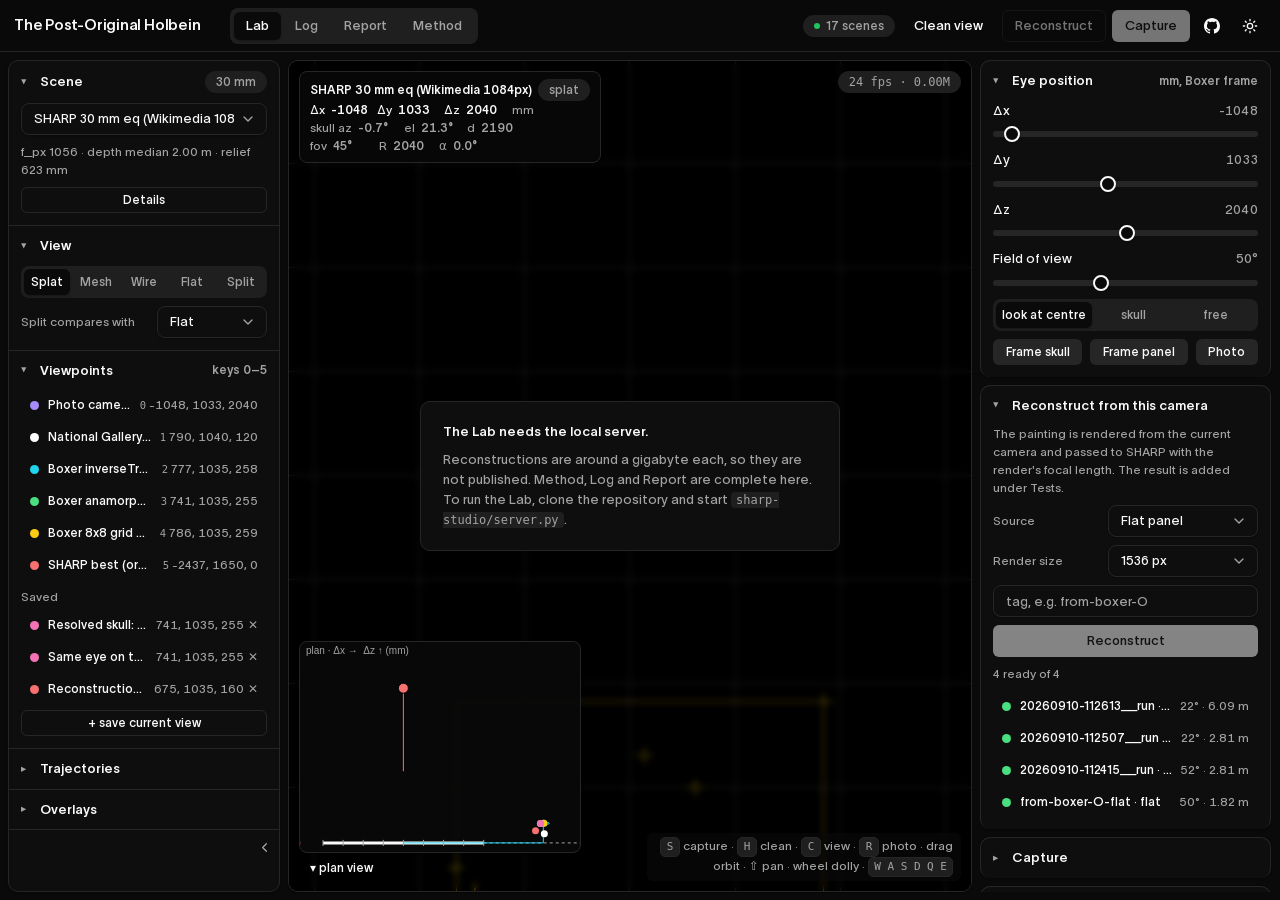
==== commit 5f42e13c: "Bust the published API cache once per build Pages serves the API snapshots as plain files, so a retu" ====
--- a/index.html
+++ b/index.html
@@ -2,6 +2,7 @@
 <html lang="en">
 <head>
 <meta name="build" content="static" />
+<meta name="build-id" content="20260910120335" />
 <meta charset="utf-8" />
 <title>The Post-Original Holbein</title>
 <meta name="viewport" content="width=device-width, initial-scale=1" />
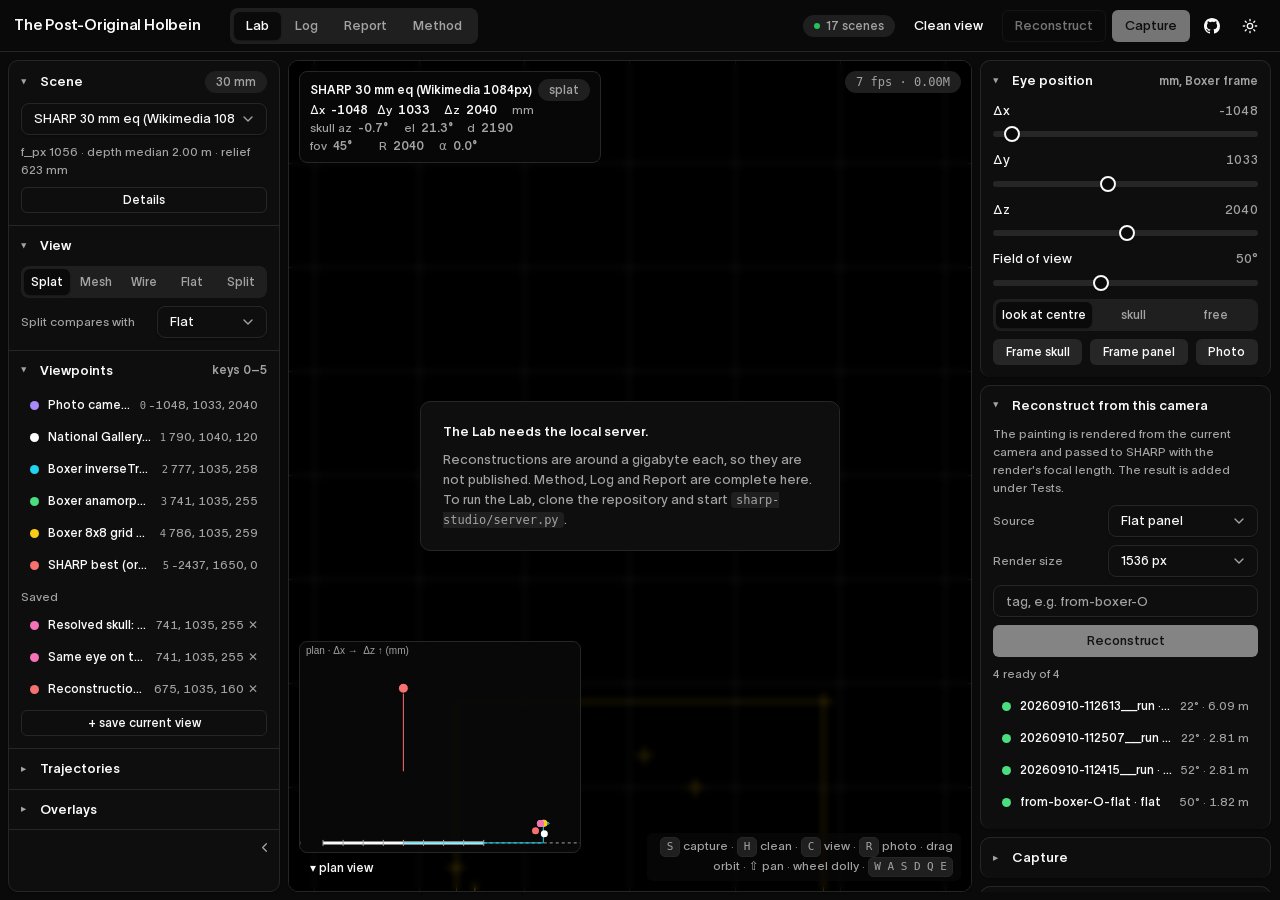
==== commit ce4318f4: "Version scripts and styles in the published build The previous commit added a build stamp to the API" ====
--- a/index.html
+++ b/index.html
@@ -2,13 +2,13 @@
 <html lang="en">
 <head>
 <meta name="build" content="static" />
-<meta name="build-id" content="20260910120335" />
+<meta name="build-id" content="20260910120722" />
 <meta charset="utf-8" />
 <title>The Post-Original Holbein</title>
 <meta name="viewport" content="width=device-width, initial-scale=1" />
-<link rel="stylesheet" href="ui/components.css" />
-<link rel="stylesheet" href="ui/tokens.css" />
-<link rel="stylesheet" href="lab.css" />
+<link rel="stylesheet" href="ui/components.css?v=20260910120722" />
+<link rel="stylesheet" href="ui/tokens.css?v=20260910120722" />
+<link rel="stylesheet" href="lab.css?v=20260910120722" />
 </head>
 <body>
 
@@ -224,9 +224,9 @@
 </div>
 </div>
 
-<script src="splat-core.js"></script>
-<script src="viewer.js"></script>
-<script src="method.js"></script>
-<script src="lab.js"></script>
+<script src="splat-core.js?v=20260910120722"></script>
+<script src="viewer.js?v=20260910120722"></script>
+<script src="method.js?v=20260910120722"></script>
+<script src="lab.js?v=20260910120722"></script>
 </body>
 </html>
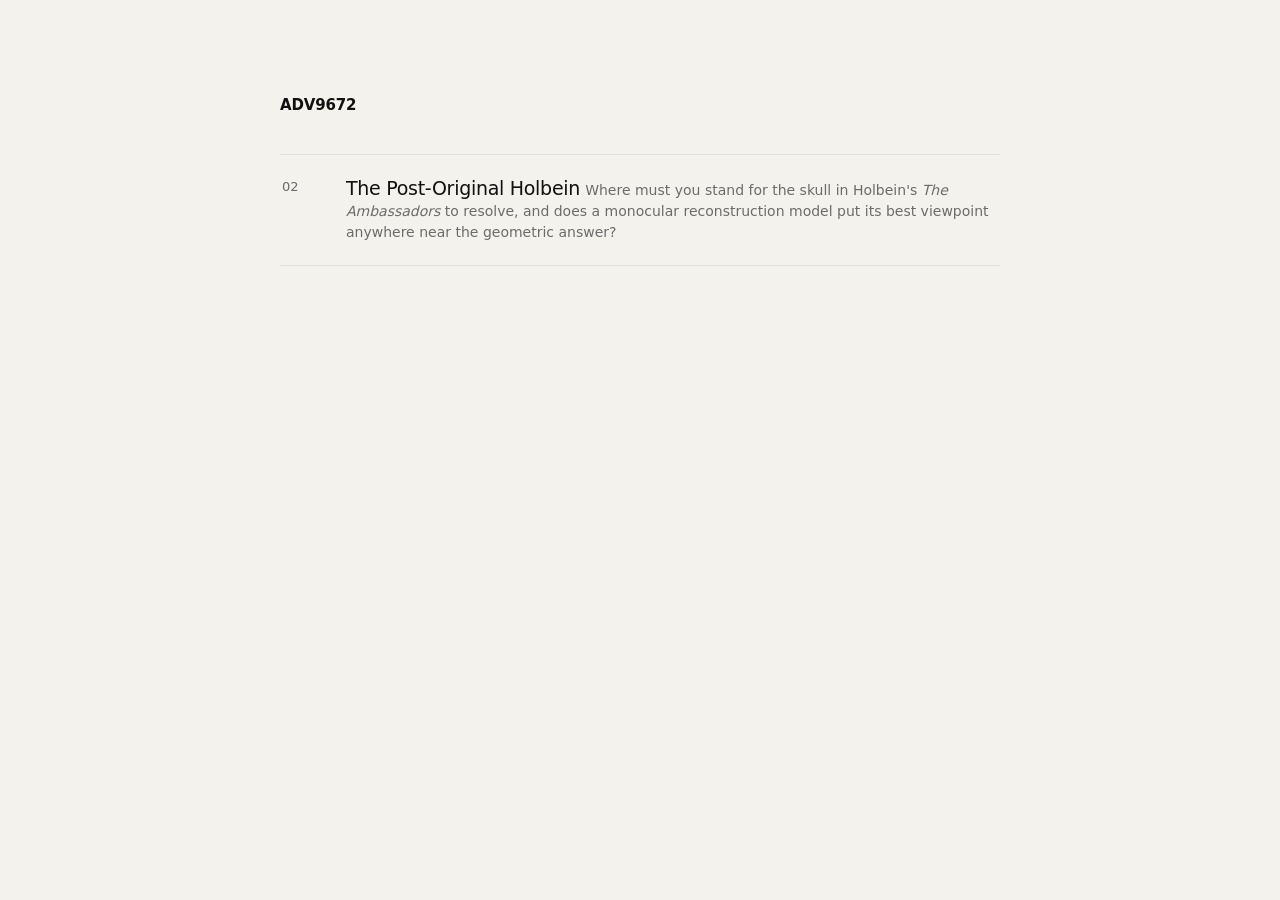
==== commit a59d2bb9: "Publish under /poh/, and let the Lab borrow a local server The published root is now a course index " ====
--- a/index.html
+++ b/index.html
@@ -1,232 +1,30 @@
-<!DOCTYPE html>
-<html lang="en">
-<head>
-<meta name="build" content="static" />
-<meta name="build-id" content="20260910120722" />
-<meta charset="utf-8" />
-<title>The Post-Original Holbein</title>
+<!doctype html>
+<html lang="en"><head><meta charset="utf-8" />
+<title>ADV9672</title>
 <meta name="viewport" content="width=device-width, initial-scale=1" />
-<link rel="stylesheet" href="ui/components.css?v=20260910120722" />
-<link rel="stylesheet" href="ui/tokens.css?v=20260910120722" />
-<link rel="stylesheet" href="lab.css?v=20260910120722" />
-</head>
-<body>
-
-<header class="topbar">
-  <a class="brand" href="#" data-view="lab" aria-label="The Post-Original Holbein — back to the lab">
-    <span class="brand-name">The Post-Original Holbein</span>
-  </a>
-  <nav class="topnav tabs-list" aria-label="Primary">
-    <a class="tabs-trigger" href="#" data-view="lab" aria-current="page">Lab</a>
-    <a class="tabs-trigger" href="#" data-view="log">Log</a>
-    <a class="tabs-trigger" href="#" data-view="reports">Report</a>
-    <a class="tabs-trigger" href="#" data-view="method">Method</a>
-  </nav>
-  <div class="top-actions">
-    <!-- Lab-only: hidden on every other page by showView() -->
-    <div id="lab-actions" class="top-group">
-      <span id="engine-pill" class="badge badge-muted"><span class="dot"></span><span id="engine-text">loading</span></span>
-      <button id="btn-clean" class="btn btn-ghost btn-sm" data-tip="Hide panels and floating elements (H)">Clean view</button>
-      <button id="btn-run-sharp-top" class="btn btn-outline btn-sm" data-tip="Reconstruct the painting from this camera">Reconstruct</button>
-      <button id="btn-capture" class="btn btn-sm" data-tip="Capture (S)">Capture</button>
-    </div>
-    <!-- Global -->
-    <a id="btn-repo" class="btn btn-ghost btn-icon btn-sm" href="https://github.com/madebyrayz/ADV9672/tree/main/week-02-post-original-holbein" target="_blank" rel="noopener" data-tip="Source on GitHub" aria-label="Source on GitHub"><svg viewBox="0 0 16 16" fill="currentColor" aria-hidden="true"><path d="M8 0C3.58 0 0 3.58 0 8c0 3.54 2.29 6.53 5.47 7.59.4.07.55-.17.55-.38 0-.19-.01-.82-.01-1.49-2.01.37-2.53-.49-2.69-.94-.09-.23-.48-.94-.82-1.13-.28-.15-.68-.52-.01-.53.63-.01 1.08.58 1.23.82.72 1.21 1.87.87 2.33.66.07-.52.28-.87.51-1.07-1.78-.2-3.64-.89-3.64-3.95 0-.87.31-1.59.82-2.15-.08-.2-.36-1.02.08-2.12 0 0 .67-.21 2.2.82a7.4 7.4 0 0 1 2-.27c.68 0 1.36.09 2 .27 1.53-1.04 2.2-.82 2.2-.82.44 1.1.16 1.92.08 2.12.51.56.82 1.27.82 2.15 0 3.07-1.87 3.75-3.65 3.95.29.25.54.73.54 1.48 0 1.07-.01 1.93-.01 2.2 0 .21.15.46.55.38A8.01 8.01 0 0 0 16 8c0-4.42-3.58-8-8-8Z"/></svg></a>
-    <button id="btn-theme" class="btn btn-ghost btn-icon btn-sm" data-tip="Theme" aria-label="Toggle theme"><svg viewBox="0 0 24 24" fill="none" stroke="currentColor" stroke-width="2" stroke-linecap="round" stroke-linejoin="round"><circle cx="12" cy="12" r="4"/><path d="M12 2v2m0 16v2M4.93 4.93l1.41 1.41m11.32 11.32 1.41 1.41M2 12h2m16 0h2M4.93 19.07l1.41-1.41m11.32-11.32 1.41-1.41"/></svg></button>
-  </div>
-</header>
-
-<!-- ================= LAB ================= -->
-<main id="view-lab" class="lab">
-  <aside id="sidebar" class="sidebar card scroll">
-    <details class="side-section" open>
-      <summary><span>Scene</span><span id="scene-badge" class="badge badge-muted text-xs">—</span></summary>
-      <div class="side-body">
-        <select id="scene-select" class="select input-sm"></select>
-        <div id="scene-info" class="text-xs text-muted"></div>
-        <div class="flex gap-2"><button id="btn-scene-details" class="btn btn-outline btn-xs grow">Details</button><button id="btn-delete-run" class="btn btn-outline btn-xs" hidden>Delete run</button></div>
-      </div>
-    </details>
-    <details class="side-section" open>
-      <summary><span>View</span></summary>
-      <div class="side-body">
-        <div class="seg" id="mode-seg" role="tablist">
-          <button data-mode="sharp" aria-selected="true" data-tip="Gaussian splats">Splat</button>
-          <button data-mode="mesh" aria-selected="false" data-tip="Textured depth mesh">Mesh</button>
-          <button data-mode="wire" aria-selected="false" data-tip="Depth wireframe">Wire</button>
-          <button data-mode="flat" aria-selected="false" data-tip="Painting on a flat panel (Boxer's model)">Flat</button>
-          <button data-mode="split" aria-selected="false" data-tip="Splat left, comparison right (alt-drag the divider)">Split</button>
-        </div>
-        <label class="row-between text-xs"><span class="text-muted">Split compares with</span>
-          <select id="compare-select" class="select input-sm" style="width:110px"><option value="flat">Flat</option><option value="mesh">Mesh</option><option value="wire">Wire</option></select></label>
-      </div>
-    </details>
-    <details class="side-section" open>
-      <summary><span>Viewpoints</span><span class="text-xs text-muted">keys 0–5</span></summary>
-      <div class="side-body"><div id="viewpoints" class="vp-list"></div></div>
-    </details>
-    <details class="side-section">
-      <summary><span>Trajectories</span></summary>
-      <div class="side-body">
-        <div id="trajectories" class="vp-list"></div>
-        <p id="traj-desc" class="traj-desc text-xs text-muted"></p>
-        <div class="traj-controls">
-          <button id="traj-play" class="btn btn-secondary btn-xs" disabled>Play</button>
-          <button id="traj-record" class="btn btn-outline btn-xs" disabled data-tip="Save every frame + mp4">Record</button>
-          <input id="traj-scrub" class="slider grow" type="range" min="0" max="1" step="0.002" value="0" disabled />
-          <span id="traj-t" class="text-xs mono">0.00</span>
-        </div>
-        <div class="slider-row"><span class="text-xs text-muted">duration</span><span class="value"><span id="v-dur">8</span> s</span></div>
-        <input id="traj-dur" class="slider" type="range" min="2" max="30" step="1" value="8" />
-        <div class="separator"></div>
-        <div class="row-between"><span class="text-xs font-medium">Paths</span><button id="kf-add" class="btn btn-outline btn-xs" data-tip="Add the current camera as a keyframe">+ keyframe</button></div>
-        <div id="kf-list" class="kf-list"></div>
-        <div class="flex gap-2">
-          <input id="kf-name" class="input input-sm grow" placeholder="path name" />
-          <button id="kf-save" class="btn btn-xs" disabled>Save</button>
-        </div>
-      </div>
-    </details>
-    <details class="side-section">
-      <summary><span>Overlays</span></summary>
-      <div class="side-body toggle-grid" id="overlay-toggles">
-        <p class="group-label">In the scene</p>
-        <label class="switch-row"><span class="switch-label">Panel &amp; 8×8 grid</span><span class="switch"><input type="checkbox" data-ov="grid" checked /><span class="track"></span></span></label>
-        <label class="switch-row"><span class="switch-label">Skull box</span><span class="switch"><input type="checkbox" data-ov="skull" checked /><span class="track"></span></span></label>
-        <label class="switch-row"><span class="switch-label">Station points</span><span class="switch"><input type="checkbox" data-ov="points" checked /><span class="track"></span></span></label>
-        <label class="switch-row"><span class="switch-label">Boxer construction S–O</span><span class="switch"><input type="checkbox" data-ov="construction" /><span class="track"></span></span></label>
-        <label class="switch-row"><span class="switch-label">Sight lines</span><span class="switch"><input type="checkbox" data-ov="sight" /><span class="track"></span></span></label>
-        <label class="switch-row"><span class="switch-label">Depth wireframe on splats</span><span class="switch"><input type="checkbox" data-ov="wire" /><span class="track"></span></span></label>
-        <p class="group-label">On screen</p>
-        <label class="switch-row"><span class="switch-label">Pose readout</span><span class="switch"><input type="checkbox" data-hud="tl" checked /><span class="track"></span></span></label>
-        <label class="switch-row"><span class="switch-label">Frame rate</span><span class="switch"><input type="checkbox" data-hud="tr" checked /><span class="track"></span></span></label>
-        <label class="switch-row"><span class="switch-label">Plan view</span><span class="switch"><input type="checkbox" data-hud="bl" checked /><span class="track"></span></span></label>
-        <label class="switch-row"><span class="switch-label">Shortcut hints</span><span class="switch"><input type="checkbox" data-hud="br" checked /><span class="track"></span></span></label>
-      </div>
-    </details>
-    <div class="panel-foot"><button id="sidebar-toggle" class="panel-collapse" data-tip="Collapse panel ([)" aria-label="Collapse left panel"><svg viewBox="0 0 24 24" fill="none" stroke="currentColor" stroke-width="2" stroke-linecap="round" stroke-linejoin="round"><path d="m15 18-6-6 6-6"/></svg></button></div>
-  </aside>
-
-  <section class="stage card">
-    <div id="stage-body" class="stage-body">
-      <canvas id="canvas"></canvas>
-      <div id="split-handle" class="split-handle" hidden><span></span></div>
-      <button id="reveal-left" class="stage-reveal left" data-tip="Expand panel ([)" aria-label="Show left panel"><svg viewBox="0 0 24 24" fill="none" stroke="currentColor" stroke-width="2" stroke-linecap="round" stroke-linejoin="round"><path d="m9 18 6-6-6-6"/></svg></button>
-      <button id="reveal-right" class="stage-reveal right" data-tip="Expand panel (])" aria-label="Show right panel"><svg viewBox="0 0 24 24" fill="none" stroke="currentColor" stroke-width="2" stroke-linecap="round" stroke-linejoin="round"><path d="m15 18-6-6 6-6"/></svg></button>
-      <div id="stage-loading" class="stage-loading"><div class="progress indeterminate" style="width:220px"><div class="bar"></div></div><div id="stage-loading-text" class="text-sm text-muted">loading…</div></div>
-
-      <div class="float float-tl" data-float>
-        <div class="hud-pose">
-          <div class="hud-row"><b id="h-scene" class="truncate" style="max-width:260px">—</b><span id="h-mode" class="badge badge-muted text-xs">splat</span></div>
-          <div class="hud-row"><span>Δx</span><b id="h-dx">—</b><span>Δy</span><b id="h-dy">—</b><span>Δz</span><b id="h-dz">—</b><span class="text-muted">mm</span></div>
-          <div class="hud-row text-muted"><span>skull az</span><b id="h-az">—</b><span>el</span><b id="h-el">—</b><span>d</span><b id="h-dist">—</b></div>
-          <div class="hud-row text-muted"><span>fov</span><b id="h-fov">—</b><span>R</span><b id="h-R">—</b><span>α</span><b id="h-alpha">—</b></div>
-        </div>
-      </div>
-      <div class="float float-tr" data-float><span id="fps" class="badge badge-muted mono">— fps</span></div>
-      <div class="float float-bl" data-float>
-        <div class="minimap-wrap"><canvas id="minimap" width="280" height="210"></canvas><button id="minimap-toggle" class="btn btn-ghost btn-xs" data-tip="Collapse map">▾ plan view</button></div>
-      </div>
-      <div class="float float-br" data-float><span class="hud-hint text-xs text-muted"><span class="kbd">S</span> capture · <span class="kbd">H</span> clean · <span class="kbd">C</span> view · <span class="kbd">R</span> photo · drag orbit · ⇧ pan · wheel dolly · <span class="kbd">W A S D Q E</span></span></div>
-    </div>
-  </section>
-
-  <aside id="inspector" class="inspector scroll">
-    <details class="card compact side-section" open>
-      <summary><span>Eye position</span><span class="text-xs text-muted">mm, Boxer frame</span></summary>
-      <div class="side-body controls">
-        <div class="control"><div class="slider-row"><span>Δx</span><span class="value"><span id="v-dx">0</span></span></div><input id="c-dx" class="slider" type="range" min="-1200" max="2400" step="1" value="-1047" /></div>
-        <div class="control"><div class="slider-row"><span>Δy</span><span class="value"><span id="v-dy">0</span></span></div><input id="c-dy" class="slider" type="range" min="0" max="2400" step="1" value="1035" /></div>
-        <div class="control"><div class="slider-row"><span>Δz</span><span class="value"><span id="v-dz">0</span></span></div><input id="c-dz" class="slider" type="range" min="20" max="4000" step="1" value="2000" /></div>
-        <div class="control"><div class="slider-row"><span>Field of view</span><span class="value"><span id="v-fov">50</span>°</span></div><input id="c-fov" class="slider" type="range" min="10" max="110" step="1" value="50" /></div>
-        <div class="seg" id="target-tabs"><button data-target="centre" aria-selected="true">look at centre</button><button data-target="skull" aria-selected="false">skull</button><button data-target="free" aria-selected="false">free</button></div>
-        <div class="flex gap-2">
-          <button id="btn-fit-skull" class="btn btn-secondary btn-xs grow">Frame skull</button>
-          <button id="btn-fit-panel" class="btn btn-secondary btn-xs grow">Frame panel</button>
-          <button id="btn-reset" class="btn btn-secondary btn-xs grow" data-tip="Photo camera (R)">Photo</button>
-        </div>
-      </div>
-    </details>
-    <details class="card compact side-section" open>
-      <summary><span>Reconstruct from this camera</span></summary>
-      <div class="side-body controls">
-        <p class="text-xs text-muted">The painting is rendered from the current camera and passed to SHARP with the render's focal length. The result is added under Tests.</p>
-        <label class="row-between text-xs"><span class="text-muted">Source</span><select id="run-source" class="select input-sm" style="width:150px"><option value="flat">Flat panel</option><option value="current">Current view as rendered</option></select></label>
-        <label class="row-between text-xs"><span class="text-muted">Render size</span><select id="run-size" class="select input-sm" style="width:150px"><option value="1024">1024 px</option><option value="1536" selected>1536 px</option></select></label>
-        <input id="run-tag" class="input input-sm" placeholder="tag, e.g. from-boxer-O" />
-        <button id="btn-run-sharp" class="btn btn-sm">Reconstruct</button>
-        <div id="run-status" class="text-xs text-muted"></div>
-        <div id="user-runs" class="vp-list"></div>
-      </div>
-    </details>
-    <details class="card compact side-section">
-      <summary><span>Capture</span></summary>
-      <div class="side-body controls">
-        <input id="cap-tag" class="input input-sm" placeholder="tag" />
-        <input id="cap-note" class="input input-sm" placeholder="note (optional)" />
-        <div class="flex gap-2"><button id="btn-capture-2" class="btn btn-sm grow">Capture</button><button id="btn-capture-set" class="btn btn-outline btn-sm grow" data-tip="Same eye in splat, mesh, flat, split">Set</button></div>
-        <div id="cap-recent" class="cap-recent"></div>
-      </div>
-    </details>
-    <details class="card compact side-section" id="details-section">
-      <summary><span>Scene details</span></summary>
-      <div class="side-body"><dl class="kv" id="scene-kv"></dl></div>
-    </details>
-    <div class="panel-foot"><button id="inspector-toggle" class="panel-collapse" data-tip="Collapse panel (])" aria-label="Collapse right panel"><svg viewBox="0 0 24 24" fill="none" stroke="currentColor" stroke-width="2" stroke-linecap="round" stroke-linejoin="round"><path d="m9 18 6-6-6-6"/></svg></button></div>
-  </aside>
-</main>
-
-<!-- ================= LOG ================= -->
-<main id="view-log" class="page" hidden>
-  <div class="page-head">
-    <div><h1 class="text-lg">Log</h1><p class="text-muted text-sm">Captures, recordings and reconstructions with their metadata. Files in <code>anamorph/captures/</code> and <code>anamorph/runs_user/</code>.</p></div>
-    <div class="flex gap-2 items-center" style="flex-wrap:wrap">
-      <select id="log-filter-kind" class="select input-sm" style="width:150px"><option value="">all kinds</option><option value="capture">captures</option><option value="recording">recordings</option><option value="user_run">reconstructions</option></select>
-      <select id="log-filter-scene" class="select input-sm" style="width:190px"><option value="">all scenes</option></select>
-      <input id="log-search" class="input input-sm" style="width:180px" placeholder="search…" />
-      <button id="log-snapshot" class="btn btn-outline btn-sm" data-tip="Copy the log index to captures/snapshots/">Snapshot log</button>
-      <a id="log-export-json" class="btn btn-outline btn-sm" download="captures.json">JSON</a>
-      <a id="log-export-csv" class="btn btn-outline btn-sm" download="captures.csv">CSV</a>
-    </div>
-  </div>
-  <div id="log-grid" class="log-grid"></div>
-</main>
-
-<!-- ================= REPORTS ================= -->
-<main id="view-reports" class="page" hidden>
-  <div class="page-head">
-    <div><h1 class="text-lg">Report</h1><p class="text-muted text-sm">Built from runs/ and captures/. Save a version to keep a dated copy.</p></div>
-    <div class="flex gap-2 items-center"><input id="report-note" class="input input-sm" style="width:220px" placeholder="version note" /><button id="report-save" class="btn btn-sm">Save version</button></div>
-  </div>
-  <div id="report-versions" class="versions"></div>
-  <div id="reports" class="reports"></div>
-</main>
-
-<!-- ================= METHOD ================= -->
-<main id="view-method" class="page page-article" hidden>
-  <article id="method" class="prose"></article>
-</main>
-
-<div id="toaster" class="toaster" aria-live="polite"></div>
-<div id="lightbox" class="dialog-backdrop" hidden role="dialog" aria-modal="true" aria-labelledby="lightbox-title">
-  <div class="lightbox-panel">
-    <div class="lightbox-head">
-      <span id="lightbox-title" class="dialog-title"></span>
-      <span class="lightbox-head-actions">
-        <a id="lightbox-open" class="btn btn-ghost btn-sm" target="_blank" rel="noopener">Open original</a>
-        <button id="lightbox-close" class="btn btn-ghost btn-icon btn-sm" aria-label="Close"><svg viewBox="0 0 24 24" fill="none" stroke="currentColor" stroke-width="2" stroke-linecap="round"><path d="M18 6 6 18M6 6l12 12"/></svg></button>
-      </span>
-    </div>
-    <div class="lightbox-body"><img id="lightbox-img" alt="" /></div>
-    <p id="lightbox-cap" class="dialog-description"></p>
-    <pre id="lightbox-meta" class="lightbox-meta scroll" hidden></pre>
-  </div>
-</div>
-</div>
-
-<script src="splat-core.js?v=20260910120722"></script>
-<script src="viewer.js?v=20260910120722"></script>
-<script src="method.js?v=20260910120722"></script>
-<script src="lab.js?v=20260910120722"></script>
-</body>
-</html>
+<style>
+  :root { color-scheme: light dark; --ink:#111; --dim:#6b6b6b; --line:#e2e0dc; --bg:#f4f2ed; }
+  @media (prefers-color-scheme: dark) { :root { --ink:#f2f2f2; --dim:#8d8d8d; --line:#262626; --bg:#0a0a0a; } }
+  body { margin:0; background:var(--bg); color:var(--ink);
+         font-family:"TWK Lausanne", ui-sans-serif, system-ui, -apple-system, "Helvetica Neue", Arial, sans-serif; }
+  main { max-width:720px; margin:0 auto; padding:96px 24px 96px; }
+  h1 { font-size:15px; font-weight:600; letter-spacing:-0.01em; margin:0 0 40px; }
+  ul { list-style:none; padding:0; margin:0; }
+  li { border-top:1px solid var(--line); }
+  li:last-child { border-bottom:1px solid var(--line); }
+  a { display:grid; grid-template-columns:44px 1fr; gap:20px; padding:22px 2px;
+      text-decoration:none; color:inherit; }
+  a:hover { background:color-mix(in srgb, var(--ink) 4%, transparent); }
+  .n { color:var(--dim); font-size:13px; padding-top:2px; }
+  .t { font-size:19px; font-weight:500; letter-spacing:-0.015em; margin-bottom:6px; }
+  .d { color:var(--dim); font-size:14px; line-height:1.5; }
+</style></head><body><main>
+<h1>ADV9672</h1>
+<ul>
+  <li><a href="poh/"><span class="n">02</span><span>
+    <span class="t">The Post-Original Holbein</span>
+    <span class="d">Where must you stand for the skull in Holbein's <i>The Ambassadors</i> to resolve,
+    and does a monocular reconstruction model put its best viewpoint anywhere near the geometric answer?</span>
+  </span></a></li>
+</ul>
+</main></body></html>
